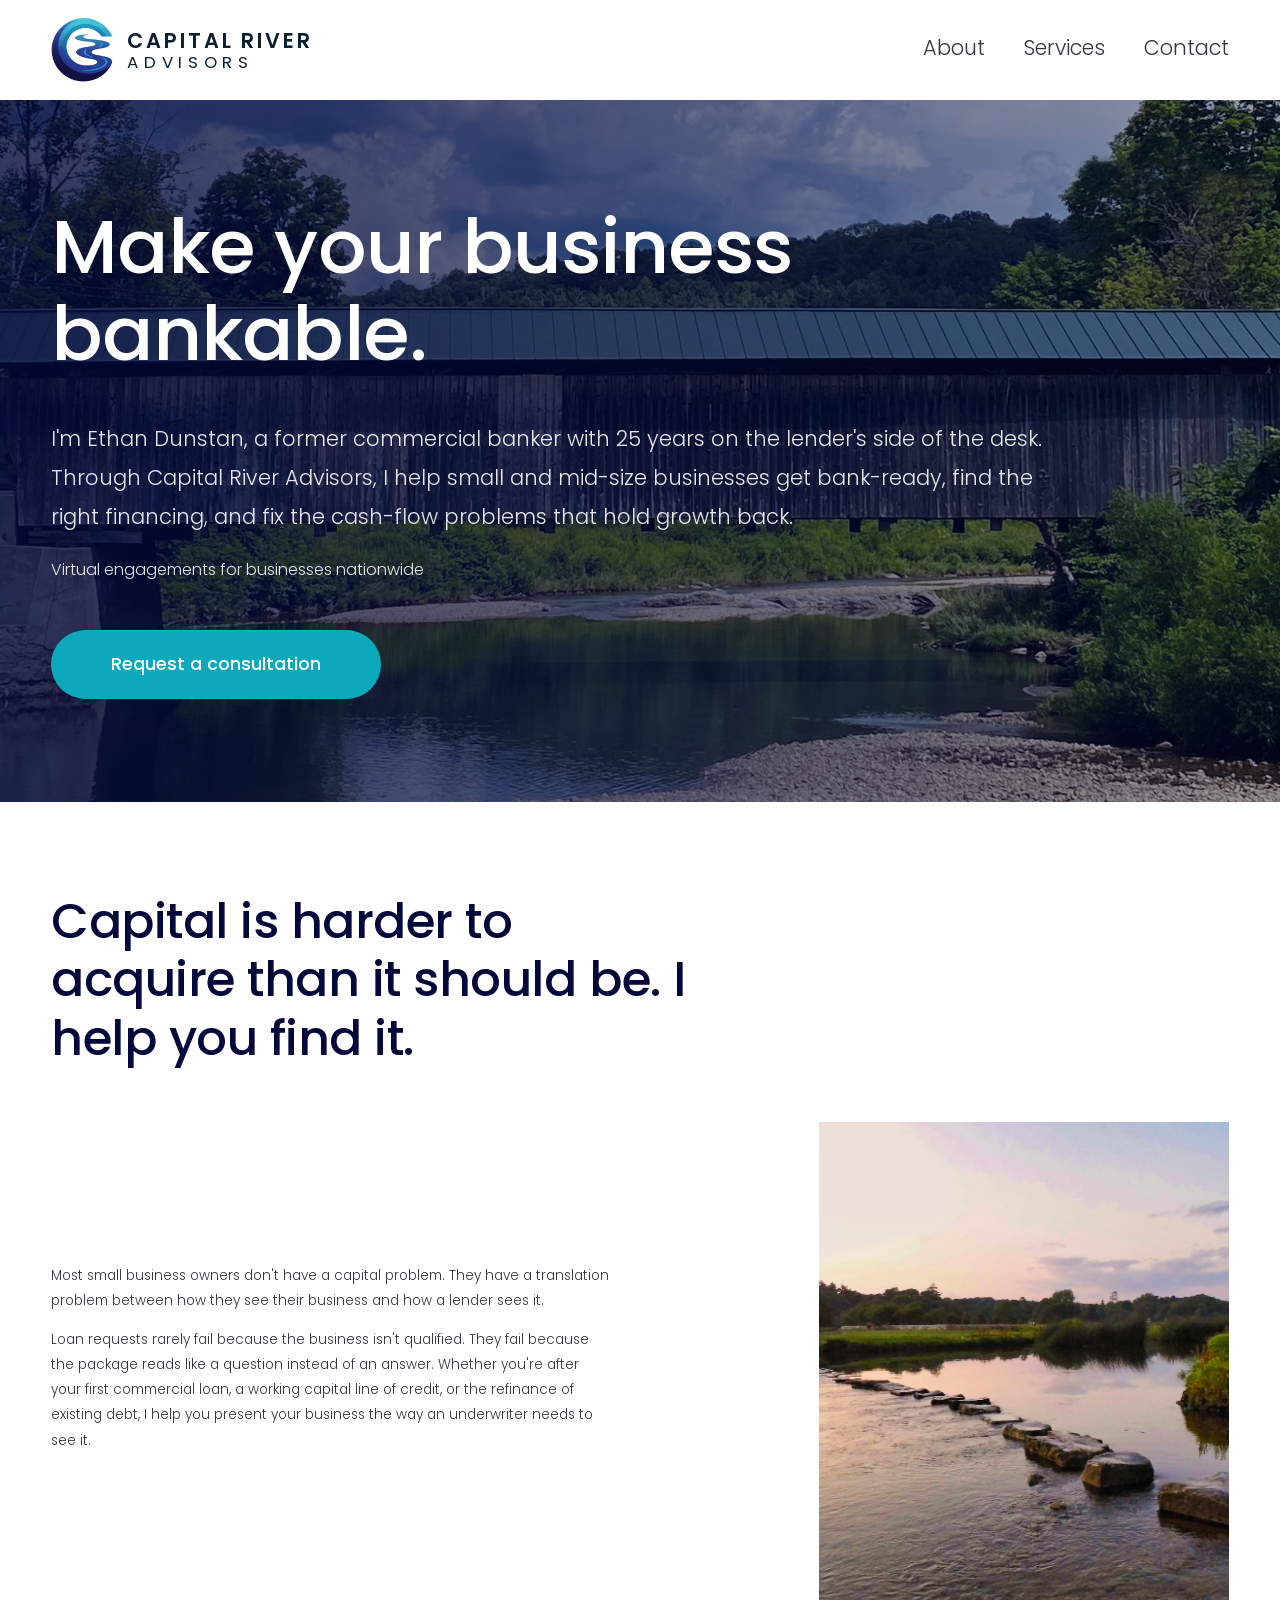
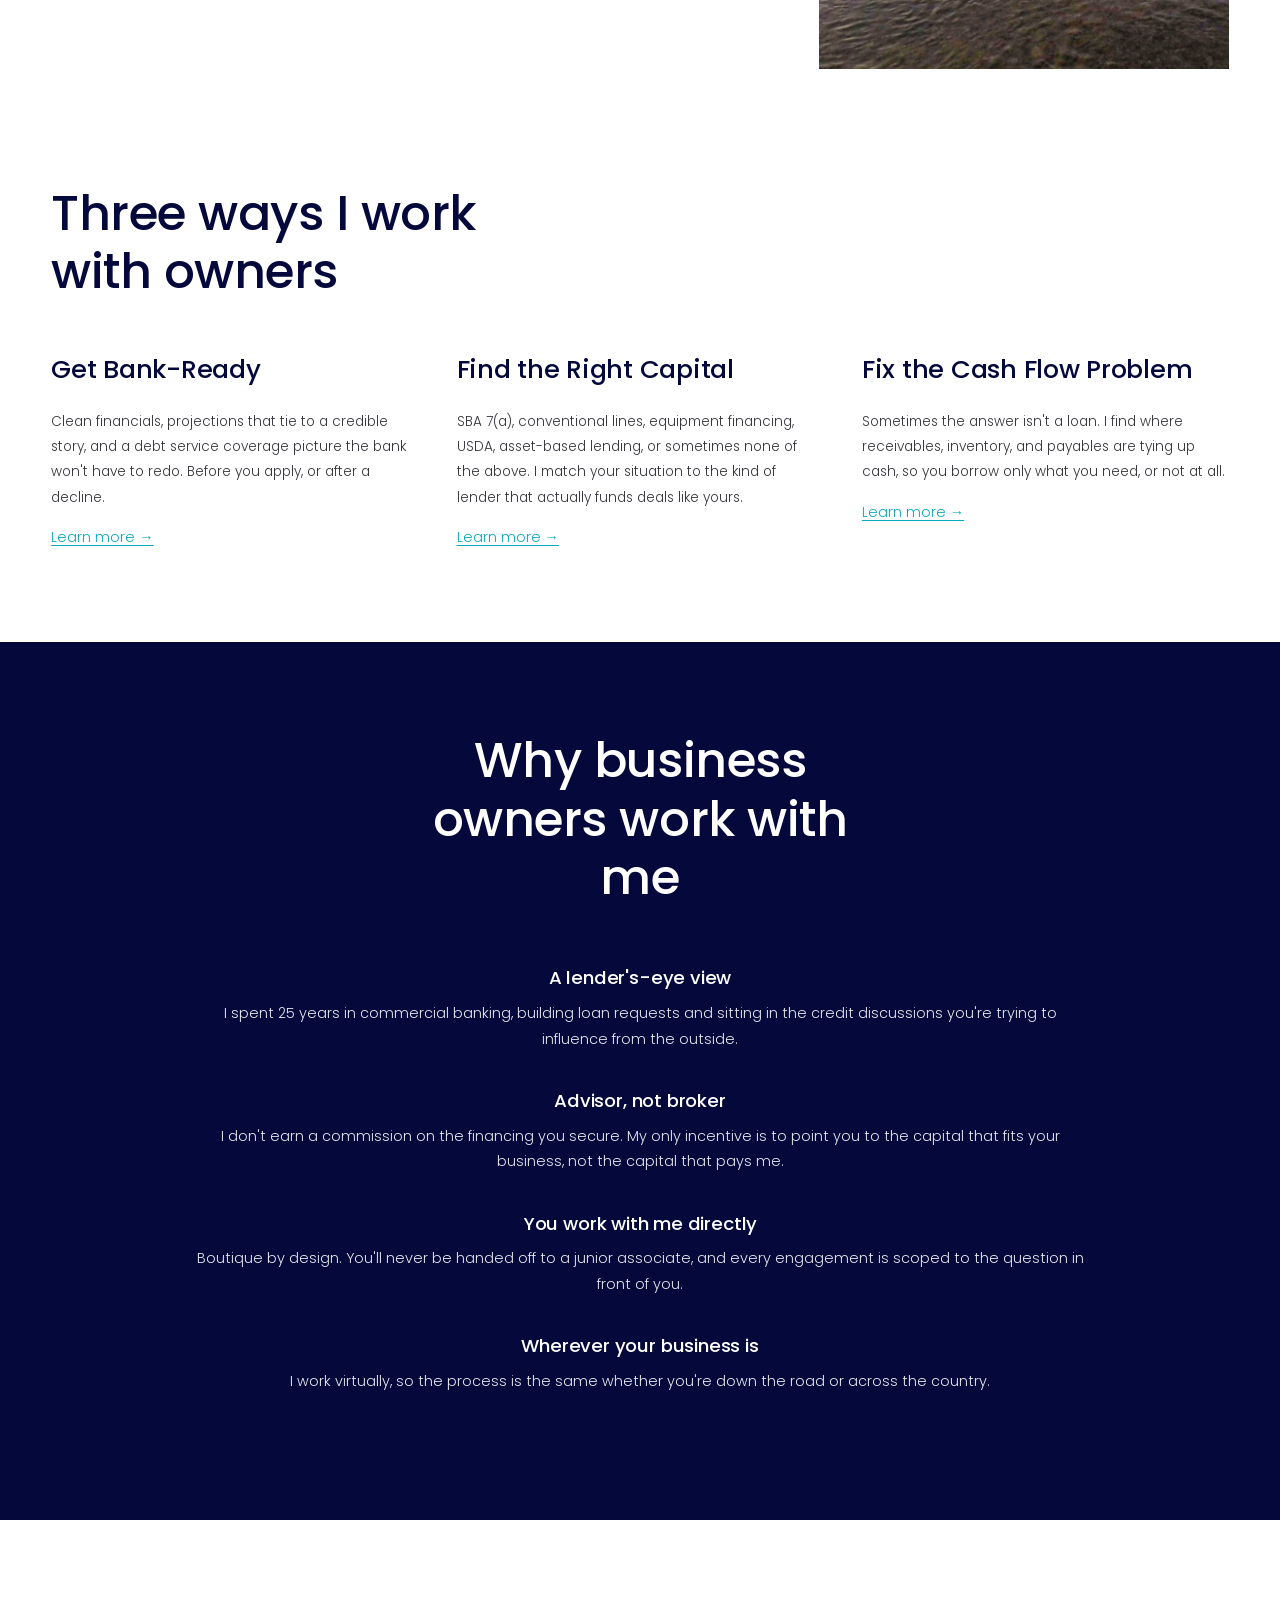
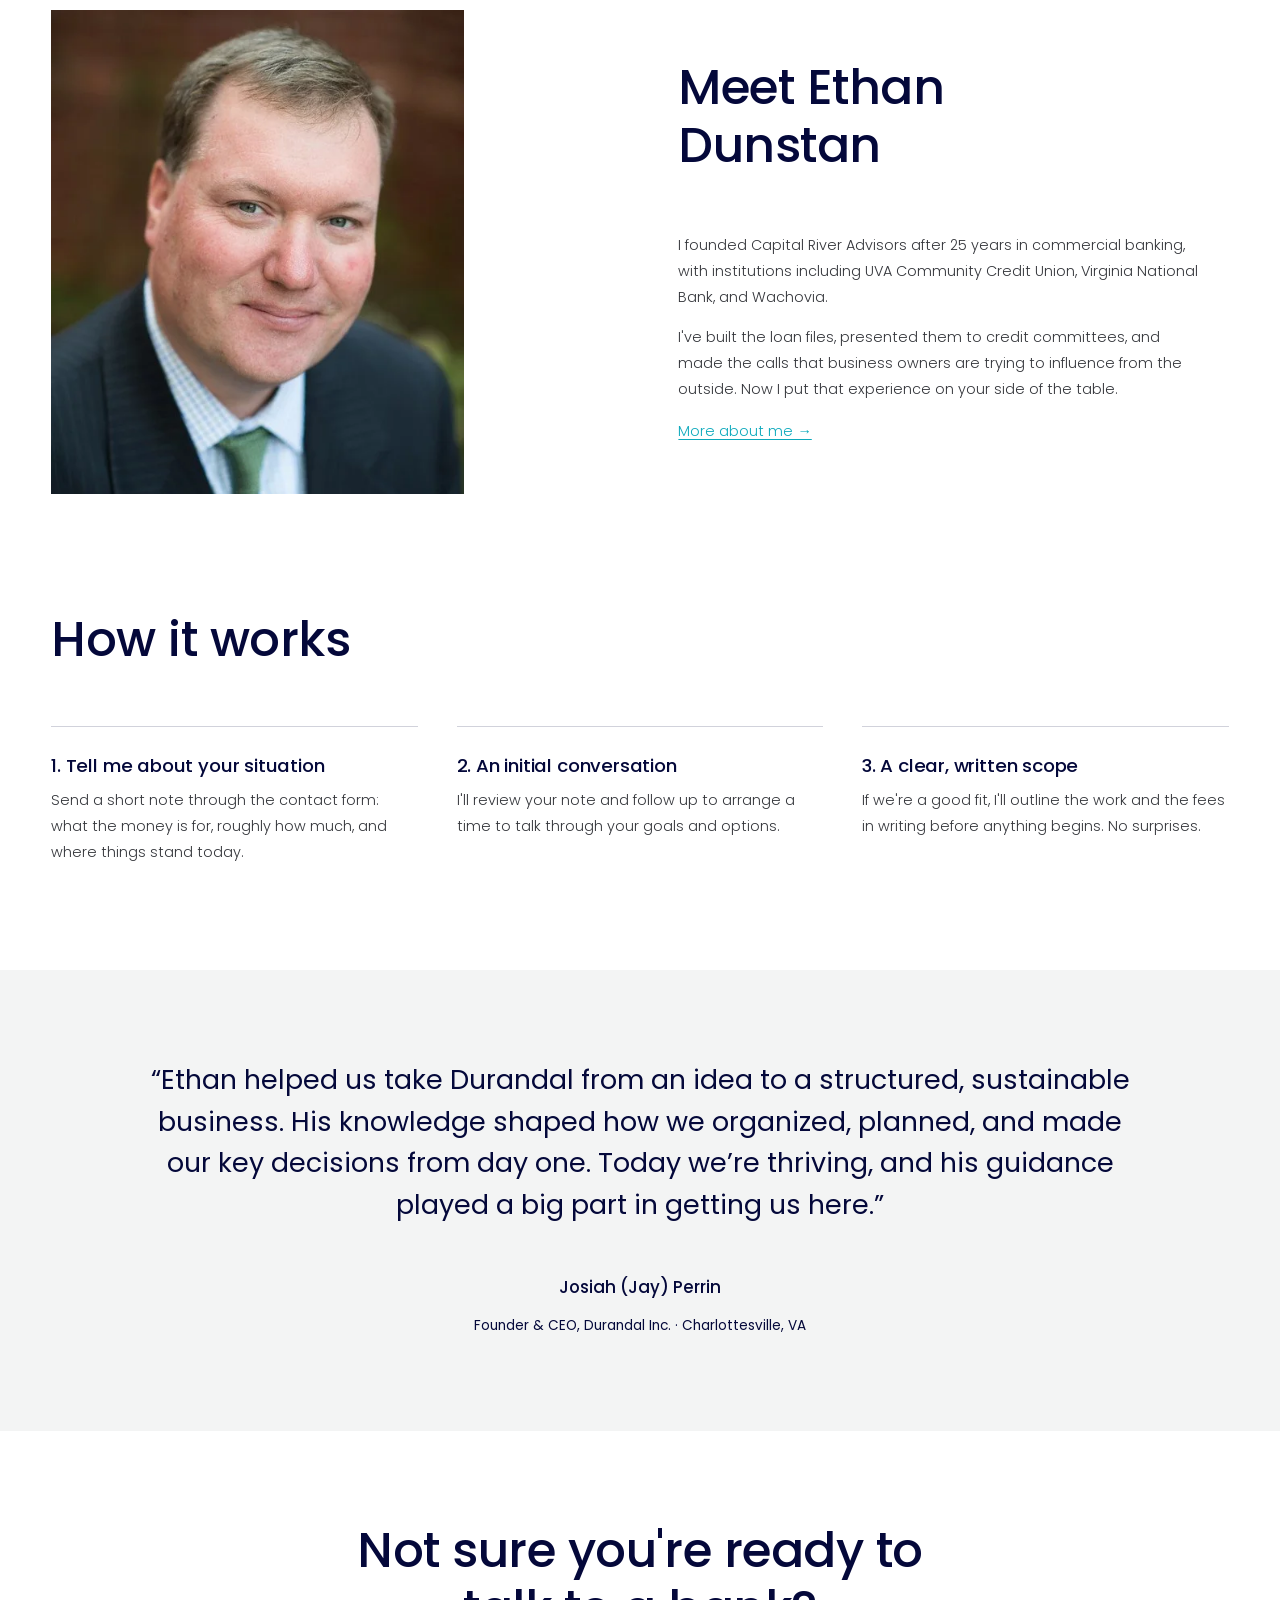
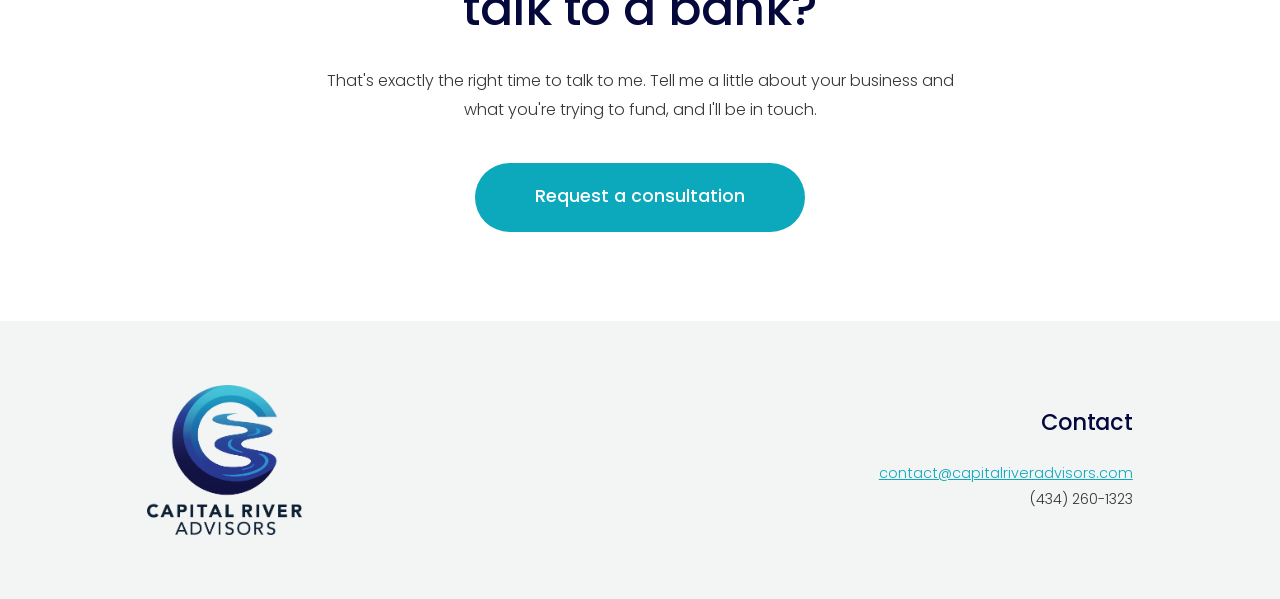
==== CapRiver/index.html @ 3ef73f0e "Compact header with side-by-side logo; bridge photo as hero background Addresses review comments: - " ====
<!doctype html>
<html lang="en">
<head>
  <meta charset="utf-8">
  <meta name="viewport" content="width=device-width, initial-scale=1">
  <title>Capital River Advisors | Business Loan &amp; SBA Advisory for Small Businesses</title>
  <meta name="description" content="Former commercial banker Ethan Dunstan helps small and mid-size businesses get bank-ready, find the right financing, and fix cash-flow problems. Virtual engagements nationwide.">
  <link rel="icon" href="images/favicon.webp" type="image/webp">
  <link rel="preconnect" href="https://fonts.googleapis.com">
  <link rel="preconnect" href="https://fonts.gstatic.com" crossorigin>
  <link href="https://fonts.googleapis.com/css2?family=Poppins:wght@300;400;500;600&display=swap" rel="stylesheet">
  <link rel="stylesheet" href="css/styles.css">
</head>
<body>
  <a class="skip-link" href="#main">Skip to Content</a>

  <header class="site-header">
    <div class="container">
      <a class="brand" href="index.html" aria-label="Capital River Advisors home">
        <img class="brand__mark" src="images/logo-mark.png" alt="" width="231" height="240">
        <span class="brand__text"><span class="brand__name">Capital River</span><span class="brand__sub">Advisors</span></span>
      </a>
      <button class="menu-toggle" aria-label="Open Menu" aria-expanded="false" aria-controls="site-nav"><span></span><span></span><span></span></button>
      <nav class="site-nav" id="site-nav" aria-label="Main">
        <a href="about.html">About</a>
        <a href="services.html">Services</a>
        <a href="contact.html">Contact</a>
      </nav>
    </div>
  </header>

  <main id="main">
    <section class="hero hero--image">
      <div class="container">
        <h1 class="reveal">Make your business bankable.</h1>
        <p class="lead reveal">I'm Ethan Dunstan, a former commercial banker with 25 years on the lender's side of the desk. Through Capital River Advisors, I help small and mid-size businesses get bank-ready, find the right financing, and fix the cash-flow problems that hold growth back.</p>
        <p class="tiny-text reveal">Virtual engagements for businesses nationwide</p>
        <a class="btn reveal" href="contact.html">Request a consultation</a>
      </div>
    </section>

    <section class="section section--white intro">
      <div class="container">
        <div class="split">
          <h2 class="intro__head reveal">Capital is harder to acquire than it should be. I help you find it.</h2>
          <div class="intro__text small-text reveal">
            <p>Most small business owners don't have a capital problem. They have a translation problem between how they see their business and how a lender sees it.</p>
            <p>Loan requests rarely fail because the business isn't qualified. They fail because the package reads like a question instead of an answer. Whether you're after your first commercial loan, a working capital line of credit, or the refinance of existing debt, I help you present your business the way an underwriter needs to see it.</p>
          </div>
          <div class="split__media intro__media reveal">
            <img src="images/river-stones.webp" alt="Stepping stones across a calm river at sunset">
          </div>
        </div>
      </div>
    </section>

    <section class="section section--white" style="padding-top:2vw">
      <div class="container">
        <h2 class="reveal" style="max-width:14ch">Three ways I work with owners</h2>
        <div class="cards">
          <article class="card reveal">
            <h3>Get Bank-Ready</h3>
            <p>Clean financials, projections that tie to a credible story, and a debt service coverage picture the bank won't have to redo. Before you apply, or after a decline.</p>
            <a class="text-link" href="services.html">Learn more →</a>
          </article>
          <article class="card reveal">
            <h3>Find the Right Capital</h3>
            <p>SBA 7(a), conventional lines, equipment financing, USDA, asset-based lending, or sometimes none of the above. I match your situation to the kind of lender that actually funds deals like yours.</p>
            <a class="text-link" href="services.html">Learn more →</a>
          </article>
          <article class="card reveal">
            <h3>Fix the Cash Flow Problem</h3>
            <p>Sometimes the answer isn't a loan. I find where receivables, inventory, and payables are tying up cash, so you borrow only what you need, or not at all.</p>
            <a class="text-link" href="services.html">Learn more →</a>
          </article>
        </div>
      </div>
    </section>

    <section class="section section--navy why">
      <div class="container">
        <h2 class="reveal">Why business owners work with me</h2>
        <div class="why__item reveal">
          <h4>A lender's-eye view</h4>
          <p>I spent 25 years in commercial banking, building loan requests and sitting in the credit discussions you're trying to influence from the outside.</p>
        </div>
        <div class="why__item reveal">
          <h4>Advisor, not broker</h4>
          <p>I don't earn a commission on the financing you secure. My only incentive is to point you to the capital that fits your business, not the capital that pays me.</p>
        </div>
        <div class="why__item reveal">
          <h4>You work with me directly</h4>
          <p>Boutique by design. You'll never be handed off to a junior associate, and every engagement is scoped to the question in front of you.</p>
        </div>
        <div class="why__item reveal">
          <h4>Wherever your business is</h4>
          <p>I work virtually, so the process is the same whether you're down the road or across the country.</p>
        </div>
      </div>
    </section>

    <section class="section section--white meet">
      <div class="container">
        <div class="split">
          <div class="meet__media reveal">
            <img src="images/ethan.webp" alt="Portrait of Ethan Dunstan" width="511" height="768">
          </div>
          <div class="meet__text reveal">
            <h2>Meet Ethan Dunstan</h2>
            <p>I founded Capital River Advisors after 25 years in commercial banking, with institutions including UVA Community Credit Union, Virginia National Bank, and Wachovia.</p>
            <p>I've built the loan files, presented them to credit committees, and made the calls that business owners are trying to influence from the outside. Now I put that experience on your side of the table.</p>
            <a class="text-link" href="about.html">More about me →</a>
          </div>
        </div>
      </div>
    </section>

    <section class="section section--white steps" style="padding-top:2vw">
      <div class="container">
        <h2 class="reveal">How it works</h2>
        <div class="steps__grid">
          <div class="step reveal">
            <h4>1. Tell me about your situation</h4>
            <p>Send a short note through the contact form: what the money is for, roughly how much, and where things stand today.</p>
          </div>
          <div class="step reveal">
            <h4>2. An initial conversation</h4>
            <p>I'll review your note and follow up to arrange a time to talk through your goals and options.</p>
          </div>
          <div class="step reveal">
            <h4>3. A clear, written scope</h4>
            <p>If we're a good fit, I'll outline the work and the fees in writing before anything begins. No surprises.</p>
          </div>
        </div>
      </div>
    </section>

    <section class="section section--light testimonial">
      <div class="container reveal">
        <blockquote>
          <p>“Ethan helped us take Durandal from an idea to a structured, sustainable business. His knowledge shaped how we organized, planned, and made our key decisions from day one. Today we’re thriving, and his guidance played a big part in getting us here.”</p>
          <cite>
            <strong>Josiah (Jay) Perrin</strong>
            <span>Founder &amp; CEO, Durandal Inc. · Charlottesville, VA</span>
          </cite>
        </blockquote>
      </div>
    </section>

    <section class="section section--white cta">
      <div class="container reveal">
        <h2>Not sure you're ready to talk to a bank?</h2>
        <p>That's exactly the right time to talk to me. Tell me a little about your business and what you're trying to fund, and I'll be in touch.</p>
        <a class="btn" href="contact.html">Request a consultation</a>
      </div>
    </section>
  </main>

  <footer class="site-footer">
    <div class="container">
      <a class="logo" href="index.html"><img src="images/logo.webp" alt="Capital River Advisors" width="750" height="726"></a>
      <div class="footer-contact">
        <h4>Contact</h4>
        <a href="mailto:contact@capitalriveradvisors.com">contact@capitalriveradvisors.com</a>
        <span>(434) 260-1323</span>
      </div>
    </div>
  </footer>

  <script src="js/main.js"></script>
</body>
</html>
---- CapRiver/css/styles.css ----
/* Capital River Advisors — static site styles */
:root {
  --navy: #04083a;          /* hsl(235, 87%, 12%) */
  --teal: #0ca9bc;          /* hsl(186, 88%, 39%) */
  --teal-dark: #0a8e9e;
  --ink: #34363b;           /* hsl(230, 5%, 22%) */
  --light: #f3f4f4;         /* hsl(180, 4%, 95.5%) */
  --white: #ffffff;
  --gutter: 4vw;
  --max: 1600px;
  --font: "Poppins", -apple-system, BlinkMacSystemFont, "Helvetica Neue", Arial, sans-serif;
}

*, *::before, *::after { box-sizing: border-box; }

html { scroll-behavior: smooth; }

body {
  margin: 0;
  font-family: var(--font);
  font-weight: 300;
  font-size: 16px;
  line-height: 1.8;
  color: var(--ink);
  background: var(--white);
  -webkit-font-smoothing: antialiased;
}

img { display: block; max-width: 100%; height: auto; }

h1, h2, h3, h4 {
  font-family: var(--font);
  font-weight: 500;
  color: var(--navy);
  line-height: 1.2;
  margin: 0 0 0.5em;
  letter-spacing: -0.01em;
}
h1 { font-size: clamp(2.6rem, 5.9vw, 5.3rem); line-height: 1.15; }
h2 { font-size: clamp(2.1rem, 3.8vw, 3.4rem); }
h3 { font-size: clamp(1.4rem, 2vw, 1.75rem); line-height: 1.35; }
h4 { font-size: 1.15rem; line-height: 1.4; }

p { margin: 0 0 1em; }

a { color: var(--teal); }
a:hover { color: var(--teal-dark); }

.text-link {
  color: var(--teal);
  text-decoration: underline;
  text-underline-offset: 3px;
  text-decoration-thickness: 1px;
  font-size: 0.9rem;
}

.skip-link {
  position: absolute; left: -9999px; top: 0;
  background: var(--navy); color: #fff; padding: 8px 16px; z-index: 100;
}
.skip-link:focus { left: 8px; top: 8px; }

.container {
  width: 100%;
  max-width: var(--max);
  margin: 0 auto;
  padding: 0 var(--gutter);
}

/* ---------- Header ---------- */
.site-header {
  background: var(--white);
  position: relative;
  z-index: 20;
}
.site-header .container {
  display: flex;
  align-items: center;
  justify-content: space-between;
  padding-top: 18px;
  padding-bottom: 18px;
}
.logo img { width: 290px; max-width: 42vw; }

/* Header brand lockup: icon left, name right */
.brand {
  display: inline-flex;
  align-items: center;
  gap: 14px;
  text-decoration: none;
  color: #0c2034;
}
.brand:hover { color: #0c2034; }
.brand__mark { width: 62px; height: auto; flex-shrink: 0; }
.brand__text { display: flex; flex-direction: column; text-transform: uppercase; line-height: 1.15; }
.brand__name { font-weight: 600; font-size: 1.3rem; letter-spacing: .14em; }
.brand__sub { font-weight: 400; font-size: 1.05rem; letter-spacing: .34em; }

.site-nav { display: flex; gap: 2.4em; }
.site-nav a {
  color: var(--ink);
  text-decoration: none;
  font-size: 1.3rem;
  font-weight: 300;
  padding-bottom: 4px;
  border-bottom: 1px solid transparent;
  transition: border-color .2s ease;
}
.site-nav a:hover,
.site-nav a[aria-current="page"] { border-bottom-color: var(--ink); color: var(--ink); }

.menu-toggle {
  display: none;
  background: none;
  border: 0;
  padding: 10px;
  cursor: pointer;
  width: 44px; height: 44px;
  position: relative;
  z-index: 30;
}
.menu-toggle span {
  display: block;
  width: 28px; height: 1.5px;
  background: var(--ink);
  margin: 7px auto;
  transition: transform .3s ease, opacity .3s ease;
}
.menu-open .menu-toggle span:nth-child(1) { transform: translateY(8.5px) rotate(45deg); }
.menu-open .menu-toggle span:nth-child(2) { opacity: 0; }
.menu-open .menu-toggle span:nth-child(3) { transform: translateY(-8.5px) rotate(-45deg); }

/* ---------- Buttons ---------- */
.btn {
  display: inline-block;
  font-family: var(--font);
  font-weight: 500;
  font-size: 1.1rem;
  line-height: 1;
  padding: 1.45em 3.4em;
  border-radius: 300px;
  border: 0;
  background: var(--teal);
  color: var(--white);
  text-decoration: none;
  cursor: pointer;
  transition: opacity .2s ease, transform .2s ease;
}
.btn:hover { color: var(--white); opacity: .85; }
.btn--navy { background: var(--navy); }
.btn--small { font-size: 0.95rem; padding: 1.3em 2.2em; }

/* ---------- Sections ---------- */
.section { padding: 7vw 0; }
.section--white { background: var(--white); }
.section--light { background: var(--light); }
.section--navy { background: var(--navy); color: rgba(255,255,255,.9); }
.section--navy h2,
.section--navy h3,
.section--navy h4 { color: var(--white); }

.small-text { font-size: 0.85rem; line-height: 1.85; }
.tiny-text { font-size: 0.75rem; }

/* Hero */
.hero {
  min-height: 78vh;
  display: flex;
  align-items: center;
  padding: 8vw 0;
}
.hero h1 { max-width: 900px; margin-bottom: .55em; }
.hero .lead {
  font-size: clamp(1.1rem, 1.65vw, 1.5rem);
  line-height: 1.85;
  max-width: 46em;
  max-width: min(1000px, 100%);
  margin-bottom: .9em;
}
.hero .tiny-text { font-size: 1rem; margin-bottom: 0; }
.hero .btn { margin-top: 2.6em; }

/* Hero with the covered-bridge photo behind a navy overlay */
.hero--image {
  position: relative;
  min-height: min(78vh, 760px);
  background: var(--navy) url("../images/banner.webp") center 60% / cover no-repeat;
  color: rgba(255, 255, 255, .92);
}
.hero--image::before {
  content: "";
  position: absolute;
  inset: 0;
  background: linear-gradient(90deg, rgba(4, 8, 58, .80) 0%, rgba(4, 8, 58, .62) 50%, rgba(4, 8, 58, .38) 100%);
}
.hero--image .container { position: relative; }
.hero--image h1 { color: var(--white); }
.hero--image .lead,
.hero--image .tiny-text { color: rgba(255, 255, 255, .9); }

/* Two-column split */
.split {
  display: grid;
  grid-template-columns: 1fr 1fr;
  gap: 6vw;
  align-items: start;
}
.split--center { align-items: center; }
.split__media img { width: 100%; object-fit: cover; }

.intro h2 { margin-bottom: 1.4em; }
.intro .split { grid-template-columns: 1.15fr 1fr; }
.intro__text { max-width: 560px; padding-top: 4vw; }
.intro__head { grid-column: 1 / -1; margin-bottom: 0; max-width: 20ch; }
.intro__media { margin-top: -7vw; justify-self: end; width: 80%; }
.intro__media img { aspect-ratio: 3 / 4; }

/* Three-column cards */
.cards {
  display: grid;
  grid-template-columns: repeat(3, 1fr);
  gap: 3vw;
  margin-top: 4vw;
}
.card h3 { margin-bottom: .9em; }
.card p { font-size: 0.85rem; line-height: 1.85; }

/* Why section */
.why { text-align: center; }
.why h2 { max-width: 15ch; margin: 0 auto 1.2em; }
.why__item { max-width: 900px; margin: 0 auto 2.2em; }
.why__item h4 { margin-bottom: .55em; }
.why__item p { font-size: 0.9rem; margin: 0; }

/* Meet Ethan */
.meet .split { grid-template-columns: 1fr 1fr; align-items: center; }
.meet__media img { aspect-ratio: 511 / 600; object-fit: cover; object-position: top; width: 75%; }
.meet__text { max-width: 520px; }
.meet__text h2 { margin-bottom: 1.2em; max-width: 9ch; }
.meet__text p { font-size: 0.9rem; }

/* Steps */
.steps h2 { margin-bottom: 1.2em; }
.steps__grid {
  display: grid;
  grid-template-columns: repeat(3, 1fr);
  gap: 3vw;
  counter-reset: step;
}
.step { border-top: 1px solid rgba(4, 8, 58, .18); padding-top: 1.6em; }
.step p { font-size: 0.9rem; }

/* Testimonial */
.testimonial { text-align: center; }
.testimonial blockquote {
  margin: 0 auto;
  max-width: 1000px;
  font-size: clamp(1.25rem, 2.1vw, 1.9rem);
  line-height: 1.55;
  color: var(--navy);
  font-weight: 400;
}
.testimonial cite {
  display: block;
  margin-top: 1.8em;
  font-style: normal;
}
.testimonial cite strong { display: block; color: var(--navy); font-weight: 500; font-size: 1.05rem; }
.testimonial cite span { font-size: 0.85rem; }

/* CTA */
.cta { text-align: center; }
.cta h2 { max-width: 18ch; margin: 0 auto .6em; }
.cta p { max-width: 640px; margin: 0 auto 2.4em; }

/* Page headers */
.page-intro h1 { font-size: clamp(2.6rem, 5vw, 4.6rem); margin-bottom: .45em; }
.page-intro .subtitle { font-size: clamp(1.05rem, 1.4vw, 1.35rem); margin-bottom: 2.6em; }
.page-intro p { font-size: 0.9rem; line-height: 1.85; }
.page-intro .text-col > :not(h1) { max-width: 560px; }

/* About */
.about-photo img { width: 100%; aspect-ratio: 511 / 690; object-fit: cover; object-position: top; }

/* Services */
.services-intro .split { grid-template-columns: 1.1fr 1fr; align-items: center; }
.services-intro__media { display: flex; justify-content: center; }
.services-intro__media img { width: 62%; aspect-ratio: 3 / 2; object-fit: cover; }
.service-cols {
  display: grid;
  grid-template-columns: repeat(3, 1fr);
  gap: 0.8vw 1vw;
}
.service-cols img { width: 100%; aspect-ratio: 4 / 5; object-fit: cover; }
.service h3 { margin: 1.3em 0 1.6em; font-size: clamp(1.5rem, 2.45vw, 2.2rem); min-height: 2.5em; }
.service-body { padding-right: 2vw; }
.service p, .service li { font-size: 0.85rem; line-height: 1.9; }
.service ul { padding-left: 2.4em; margin: 0 0 1em; }
.service strong { font-weight: 600; color: #111; }

.approach { text-align: center; padding: 4vw 0; }
.approach p { max-width: 1100px; margin: 0 auto; font-size: 0.9rem; }

/* Contact */
.contact-info p { font-size: 0.9rem; }
.contact-info .tiny-text { color: var(--navy); font-weight: 400; }
.contact-media img { width: 100%; aspect-ratio: 549 / 770; object-fit: cover; }

.form { margin-top: 5vw; max-width: 560px; }
.form fieldset { border: 0; margin: 0 0 1.4em; padding: 0; }
.form legend, .form .label { display: block; font-size: .85rem; color: var(--ink); margin-bottom: .35em; padding: 0; }
.form .sub-label { font-size: .75rem; }
.form .req { color: #888; margin-left: .3em; font-size: .75rem; }
.form .row { display: grid; grid-template-columns: 1fr 1fr; gap: 10px; }
.form .field { margin-bottom: 1.4em; }
.form input[type=text],
.form input[type=email],
.form input[type=tel],
.form select,
.form textarea {
  width: 100%;
  font-family: var(--font);
  font-weight: 300;
  font-size: .95rem;
  color: var(--ink);
  background: var(--white);
  border: 1px solid #5b5d62;
  border-radius: 300px;
  padding: 12px 16px;
  outline: none;
  transition: border-color .2s, box-shadow .2s;
}
.form textarea { border-radius: 24px; min-height: 100px; resize: vertical; }
.form select {
  appearance: none;
  -webkit-appearance: none;
  background-image: url("data:image/svg+xml,%3Csvg xmlns='http://www.w3.org/2000/svg' width='16' height='10' viewBox='0 0 16 10'%3E%3Cpath d='M1 1l7 7 7-7' fill='none' stroke='%2334363b' stroke-width='1.5'/%3E%3C/svg%3E");
  background-repeat: no-repeat;
  background-position: right 16px center;
  padding-right: 44px;
}
.form select:invalid { color: #999; }
.form input:focus, .form select:focus, .form textarea:focus {
  border-color: var(--teal);
  box-shadow: 0 0 0 3px rgba(12, 169, 188, .15);
}
.form .checks { display: flex; gap: 1.4em; font-size: .8rem; }
.form .checks label { display: flex; align-items: center; gap: .5em; cursor: pointer; }
.form .checks input { width: 16px; height: 16px; margin: 0; accent-color: var(--navy); }
.form .error { color: #c0392b; font-size: .75rem; margin-top: .3em; display: none; }
.form .field.invalid .error { display: block; }
.form .field.invalid input, .form .field.invalid textarea { border-color: #c0392b; }
.form-success {
  display: none;
  margin-top: 5vw;
  max-width: 560px;
  padding: 2em;
  background: var(--light);
  border-radius: 16px;
  color: var(--navy);
}
.form-success.show { display: block; }
.form-error {
  display: none;
  margin-top: 1.4em;
  max-width: 560px;
  padding: 1em 1.4em;
  border-radius: 12px;
  background: #fdecea;
  color: #8a1f17;
  font-size: .85rem;
}
.form-error.show { display: block; }
.hp { position: absolute !important; left: -10000px !important; width: 1px; height: 1px; overflow: hidden; }
.btn[disabled] { opacity: .6; cursor: wait; }

/* ---------- Footer ---------- */
.site-footer { background: var(--light); padding: 5vw 0; }
.site-footer .container {
  display: flex;
  justify-content: space-between;
  align-items: center;
  padding: 0 11.5%;
}
.site-footer .logo img { width: 155px; }
.footer-contact { text-align: right; }
.footer-contact h4 { font-size: 1.4rem; margin-bottom: 1em; }
.footer-contact a { display: block; font-size: .9rem; color: var(--teal); }
.footer-contact span { display: block; font-size: .9rem; }

/* ---------- Reveal on scroll ---------- */
.reveal { opacity: 0; transform: translateY(24px); transition: opacity .8s ease, transform .8s ease; }
.reveal.in { opacity: 1; transform: none; }
@media (prefers-reduced-motion: reduce) {
  .reveal { opacity: 1; transform: none; transition: none; }
  html { scroll-behavior: auto; }
}

/* ---------- Responsive ---------- */
@media (max-width: 900px) {
  :root { --gutter: 6vw; }
  .menu-toggle { display: block; }
  .site-nav {
    position: fixed;
    inset: 0;
    background: var(--white);
    flex-direction: column;
    align-items: center;
    justify-content: center;
    gap: 1.2em;
    opacity: 0;
    visibility: hidden;
    transition: opacity .3s ease, visibility .3s;
    z-index: 25;
  }
  .site-nav a { font-size: 2rem; }
  .menu-open .site-nav { opacity: 1; visibility: visible; }
  .menu-open { overflow: hidden; }
  .brand { position: relative; z-index: 30; gap: 10px; }
  .brand__mark { width: 46px; }
  .brand__name { font-size: 1rem; }
  .brand__sub { font-size: .82rem; }

  .section { padding: 14vw 0; }
  .split, .intro .split, .meet .split, .services-intro .split { grid-template-columns: 1fr; gap: 10vw; }
  .intro__head { margin-bottom: 0; }
  .intro__text { padding-top: 0; }
  .intro__media { margin-top: 0; width: 100%; }
  .cards, .steps__grid, .service-cols { grid-template-columns: 1fr; gap: 10vw; }
  .service h3 { min-height: 0; margin-bottom: .8em; }
  .meet__media img { width: 100%; }
  .services-intro__media img { width: 100%; }
  .hero { min-height: 0; }
  .hero--image::before { background: rgba(4, 8, 58, .7); }
  .hero .btn { margin-top: 3em; }
  .site-footer .container { padding: 0 var(--gutter); flex-direction: column; gap: 2em; }
  .footer-contact { text-align: center; }
  .form .row { grid-template-columns: 1fr; }
}
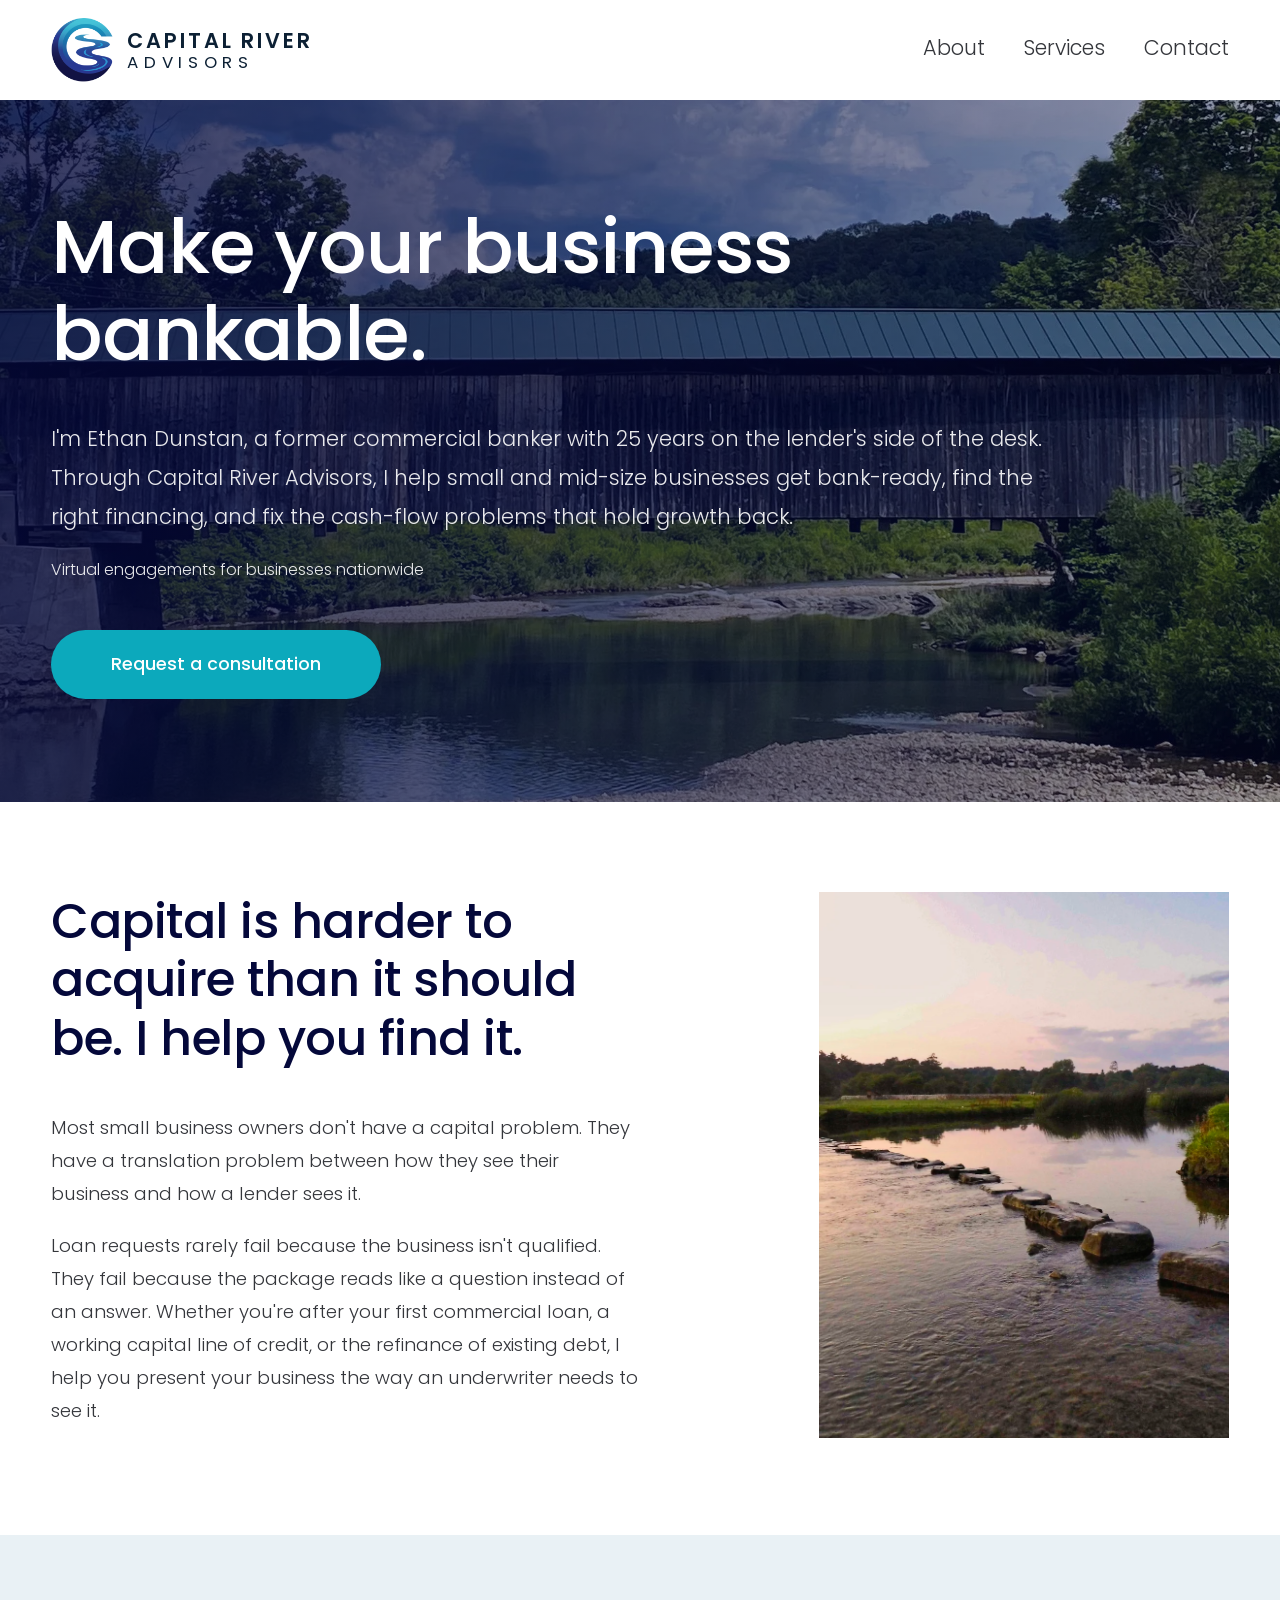
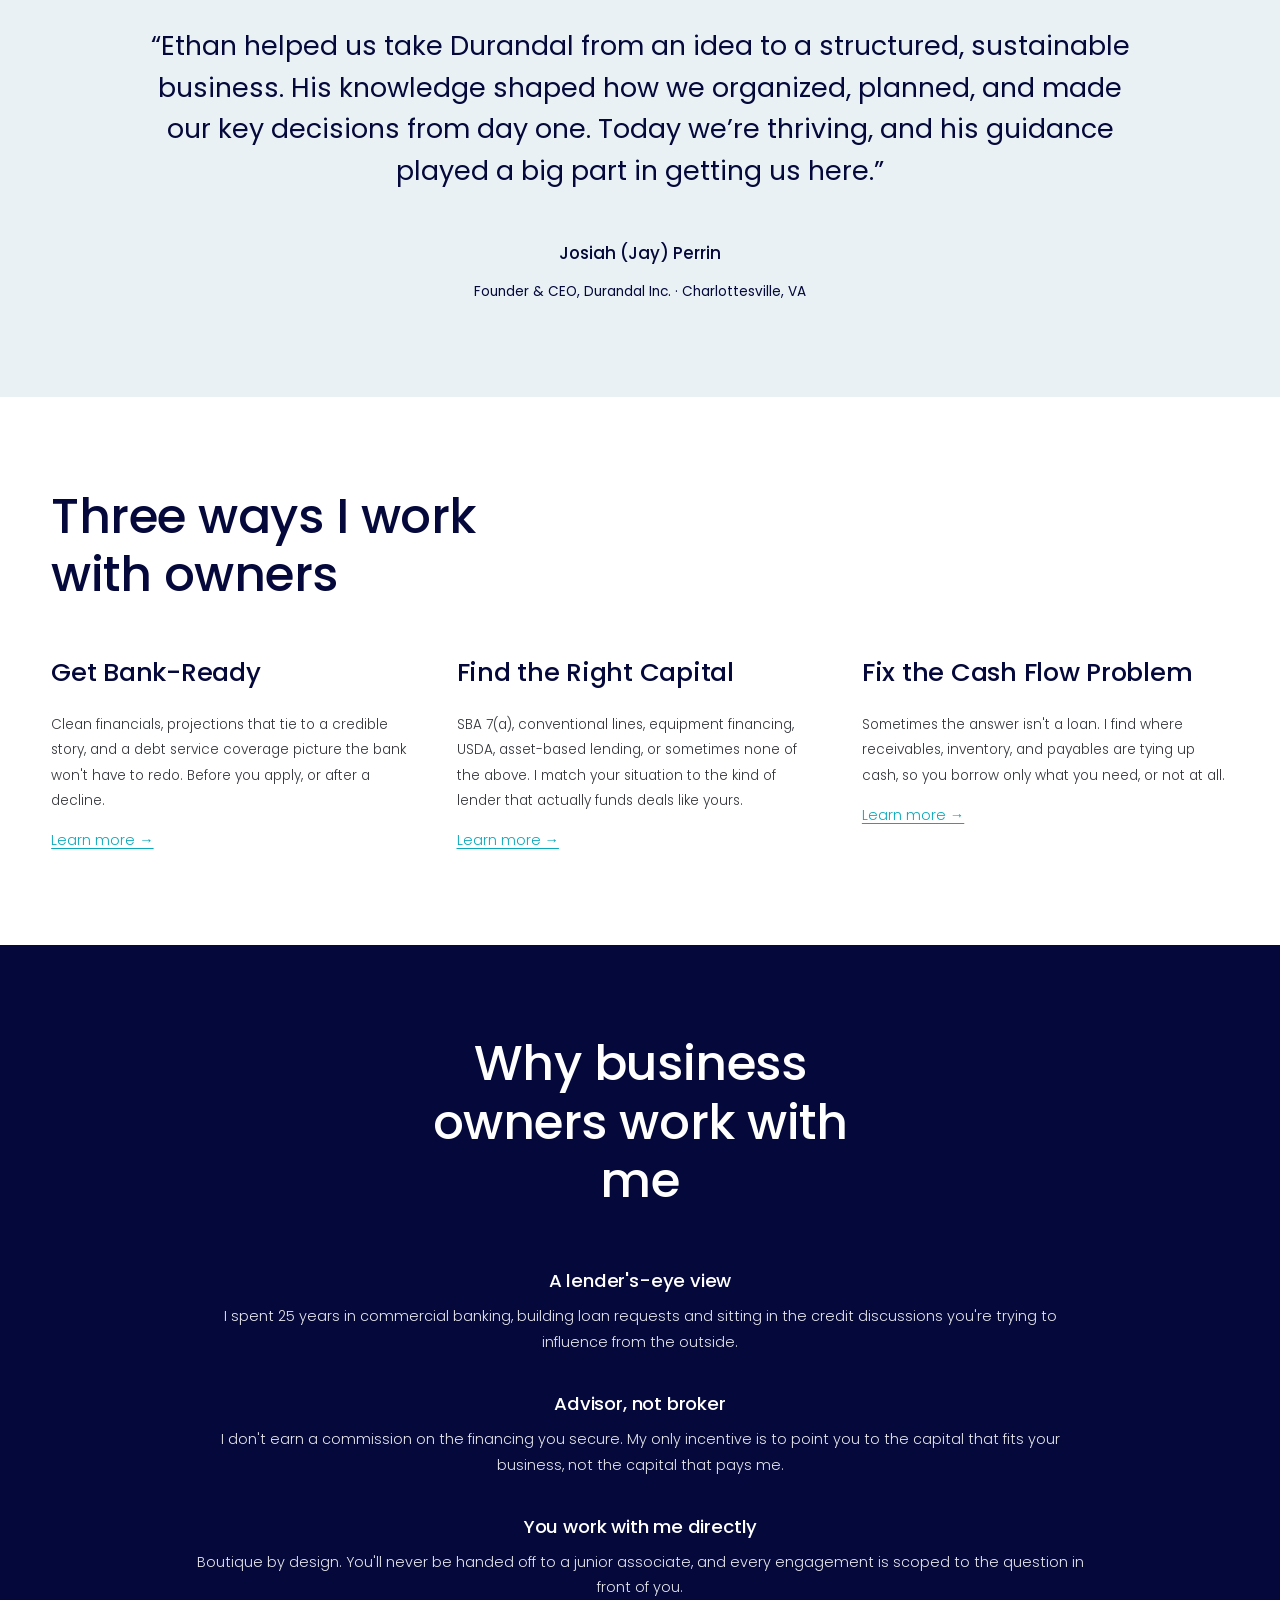
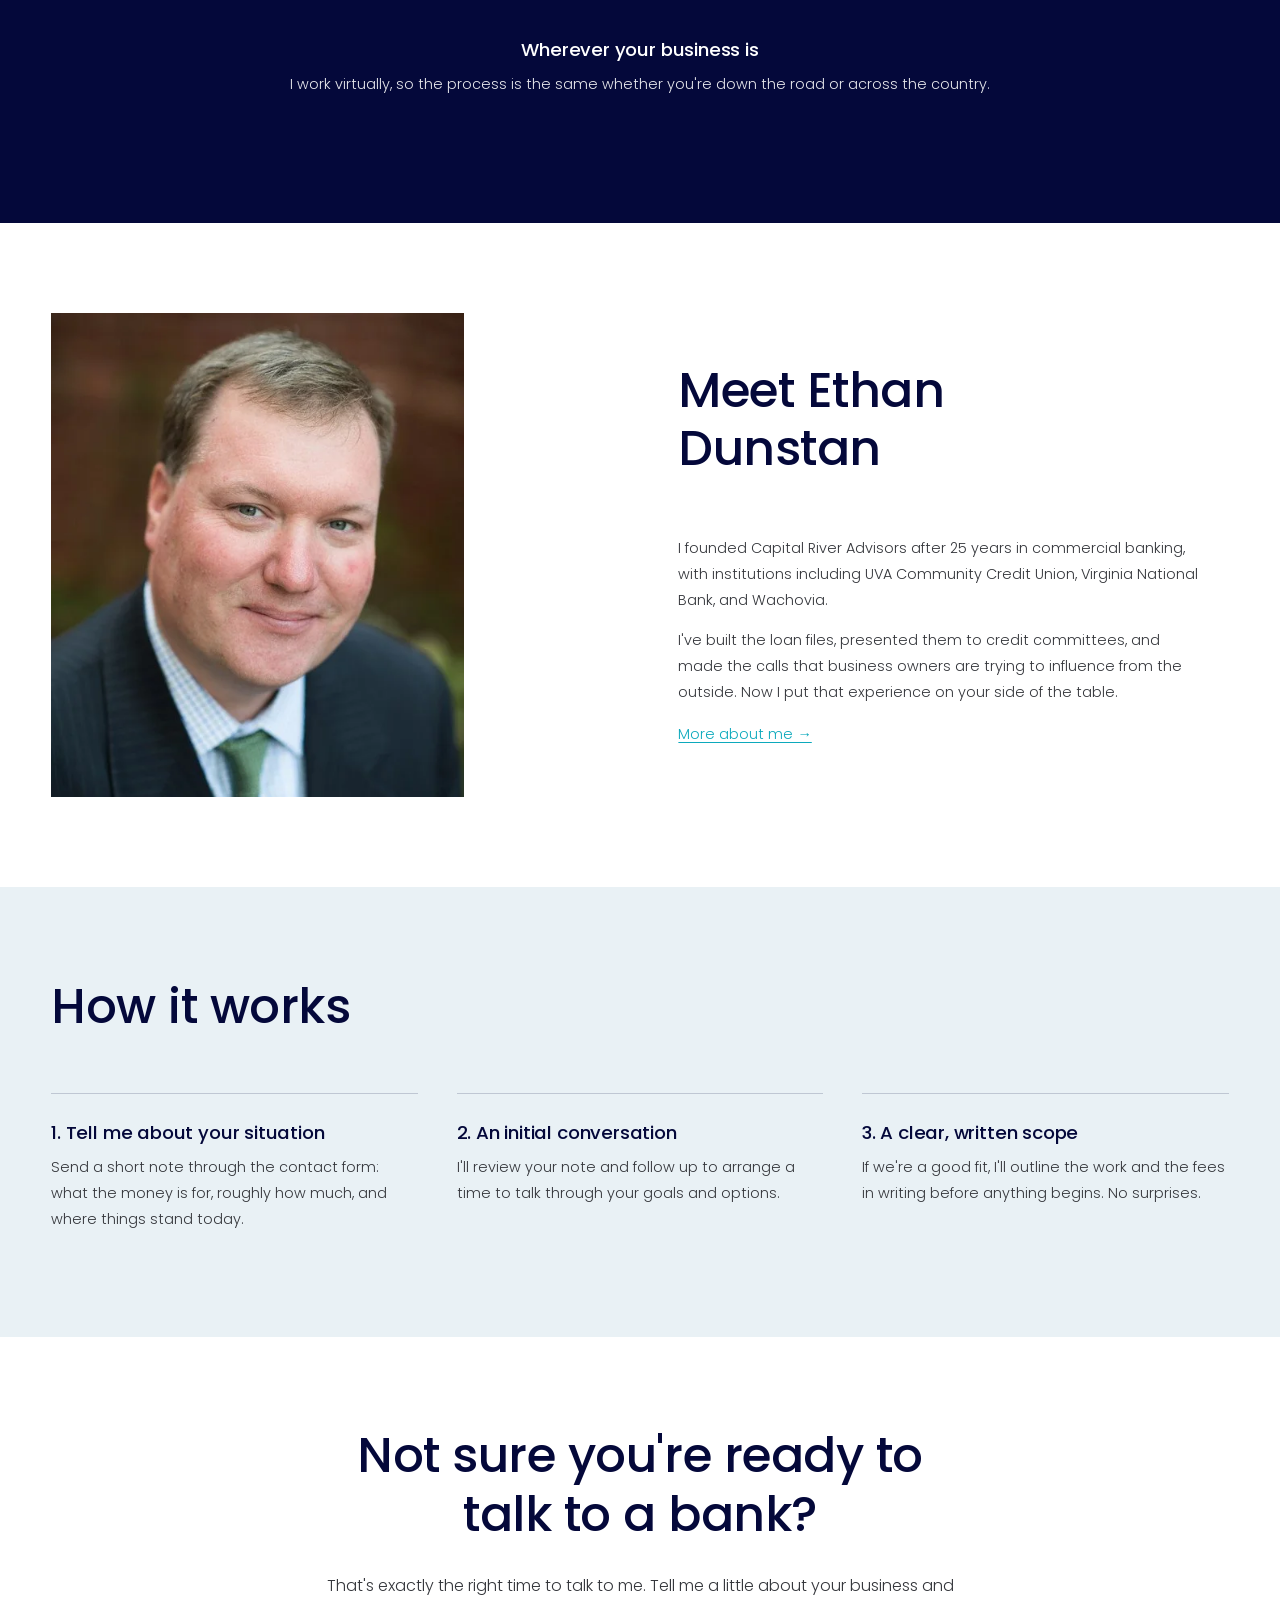
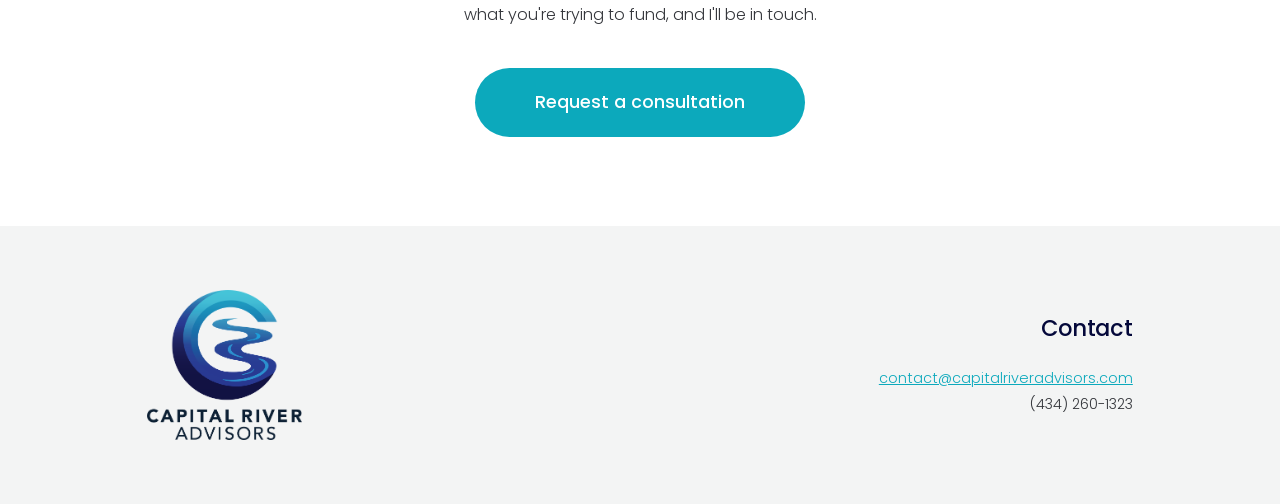
==== commit 236c33a0: "Homepage section rhythm and testimonial placement; services icons Addresses review comments: - Homep" ====
--- a/CapRiver/index.html
+++ b/CapRiver/index.html
@@ -42,10 +42,12 @@
     <section class="section section--white intro">
       <div class="container">
         <div class="split">
+          <div class="intro__col">
           <h2 class="intro__head reveal">Capital is harder to acquire than it should be. I help you find it.</h2>
-          <div class="intro__text small-text reveal">
+          <div class="intro__text reveal">
             <p>Most small business owners don't have a capital problem. They have a translation problem between how they see their business and how a lender sees it.</p>
             <p>Loan requests rarely fail because the business isn't qualified. They fail because the package reads like a question instead of an answer. Whether you're after your first commercial loan, a working capital line of credit, or the refinance of existing debt, I help you present your business the way an underwriter needs to see it.</p>
+          </div>
           </div>
           <div class="split__media intro__media reveal">
             <img src="images/river-stones.webp" alt="Stepping stones across a calm river at sunset">
@@ -54,7 +56,19 @@
       </div>
     </section>
 
-    <section class="section section--white" style="padding-top:2vw">
+    <section class="section section--tint testimonial">
+      <div class="container reveal">
+        <blockquote>
+          <p>“Ethan helped us take Durandal from an idea to a structured, sustainable business. His knowledge shaped how we organized, planned, and made our key decisions from day one. Today we’re thriving, and his guidance played a big part in getting us here.”</p>
+          <cite>
+            <strong>Josiah (Jay) Perrin</strong>
+            <span>Founder &amp; CEO, Durandal Inc. · Charlottesville, VA</span>
+          </cite>
+        </blockquote>
+      </div>
+    </section>
+
+    <section class="section section--white">
       <div class="container">
         <h2 class="reveal" style="max-width:14ch">Three ways I work with owners</h2>
         <div class="cards">
@@ -115,7 +129,7 @@
       </div>
     </section>
 
-    <section class="section section--white steps" style="padding-top:2vw">
+    <section class="section section--tint steps">
       <div class="container">
         <h2 class="reveal">How it works</h2>
         <div class="steps__grid">
@@ -132,18 +146,6 @@
             <p>If we're a good fit, I'll outline the work and the fees in writing before anything begins. No surprises.</p>
           </div>
         </div>
-      </div>
-    </section>
-
-    <section class="section section--light testimonial">
-      <div class="container reveal">
-        <blockquote>
-          <p>“Ethan helped us take Durandal from an idea to a structured, sustainable business. His knowledge shaped how we organized, planned, and made our key decisions from day one. Today we’re thriving, and his guidance played a big part in getting us here.”</p>
-          <cite>
-            <strong>Josiah (Jay) Perrin</strong>
-            <span>Founder &amp; CEO, Durandal Inc. · Charlottesville, VA</span>
-          </cite>
-        </blockquote>
       </div>
     </section>
 
--- a/CapRiver/css/styles.css
+++ b/CapRiver/css/styles.css
@@ -5,6 +5,7 @@
   --teal-dark: #0a8e9e;
   --ink: #34363b;           /* hsl(230, 5%, 22%) */
   --light: #f3f4f4;         /* hsl(180, 4%, 95.5%) */
+  --tint: #e9f1f5;          /* cool blue-grey for alternating sections */
   --white: #ffffff;
   --gutter: 4vw;
   --max: 1600px;
@@ -154,6 +155,7 @@
 .section { padding: 7vw 0; }
 .section--white { background: var(--white); }
 .section--light { background: var(--light); }
+.section--tint { background: var(--tint); }
 .section--navy { background: var(--navy); color: rgba(255,255,255,.9); }
 .section--navy h2,
 .section--navy h3,
@@ -208,11 +210,10 @@
 .split--center { align-items: center; }
 .split__media img { width: 100%; object-fit: cover; }
 
-.intro h2 { margin-bottom: 1.4em; }
-.intro .split { grid-template-columns: 1.15fr 1fr; }
-.intro__text { max-width: 560px; padding-top: 4vw; }
-.intro__head { grid-column: 1 / -1; margin-bottom: 0; max-width: 20ch; }
-.intro__media { margin-top: -7vw; justify-self: end; width: 80%; }
+.intro .split { grid-template-columns: 1.15fr 1fr; align-items: start; }
+.intro__head { max-width: 20ch; margin-bottom: .9em; }
+.intro__text { max-width: 620px; font-size: 1.15rem; line-height: 1.8; }
+.intro__media { justify-self: end; width: 80%; }
 .intro__media img { aspect-ratio: 3 / 4; }
 
 /* Three-column cards */
@@ -284,15 +285,25 @@
 
 /* Services */
 .services-intro .split { grid-template-columns: 1.1fr 1fr; align-items: center; }
-.services-intro__media { display: flex; justify-content: center; }
-.services-intro__media img { width: 62%; aspect-ratio: 3 / 2; object-fit: cover; }
+.services-intro__media { display: flex; justify-content: flex-end; }
+.services-intro__media img { width: 100%; aspect-ratio: 4 / 3; object-fit: cover; }
 .service-cols {
   display: grid;
   grid-template-columns: repeat(3, 1fr);
-  gap: 0.8vw 1vw;
-}
-.service-cols img { width: 100%; aspect-ratio: 4 / 5; object-fit: cover; }
-.service h3 { margin: 1.3em 0 1.6em; font-size: clamp(1.5rem, 2.45vw, 2.2rem); min-height: 2.5em; }
+  gap: 3vw;
+}
+.service__icon {
+  display: inline-flex;
+  align-items: center;
+  justify-content: center;
+  width: 64px;
+  height: 64px;
+  border-radius: 50%;
+  background: var(--tint);
+  color: var(--teal);
+}
+.service__icon svg { width: 30px; height: 30px; }
+.service h3 { margin: .9em 0 .8em; font-size: clamp(1.5rem, 2.2vw, 2rem); }
 .service-body { padding-right: 2vw; }
 .service p, .service li { font-size: 0.85rem; line-height: 1.9; }
 .service ul { padding-left: 2.4em; margin: 0 0 1em; }
@@ -423,9 +434,8 @@
 
   .section { padding: 14vw 0; }
   .split, .intro .split, .meet .split, .services-intro .split { grid-template-columns: 1fr; gap: 10vw; }
-  .intro__head { margin-bottom: 0; }
-  .intro__text { padding-top: 0; }
-  .intro__media { margin-top: 0; width: 100%; }
+  .intro__text { font-size: 1.05rem; }
+  .intro__media { width: 100%; }
   .cards, .steps__grid, .service-cols { grid-template-columns: 1fr; gap: 10vw; }
   .service h3 { min-height: 0; margin-bottom: .8em; }
   .meet__media img { width: 100%; }
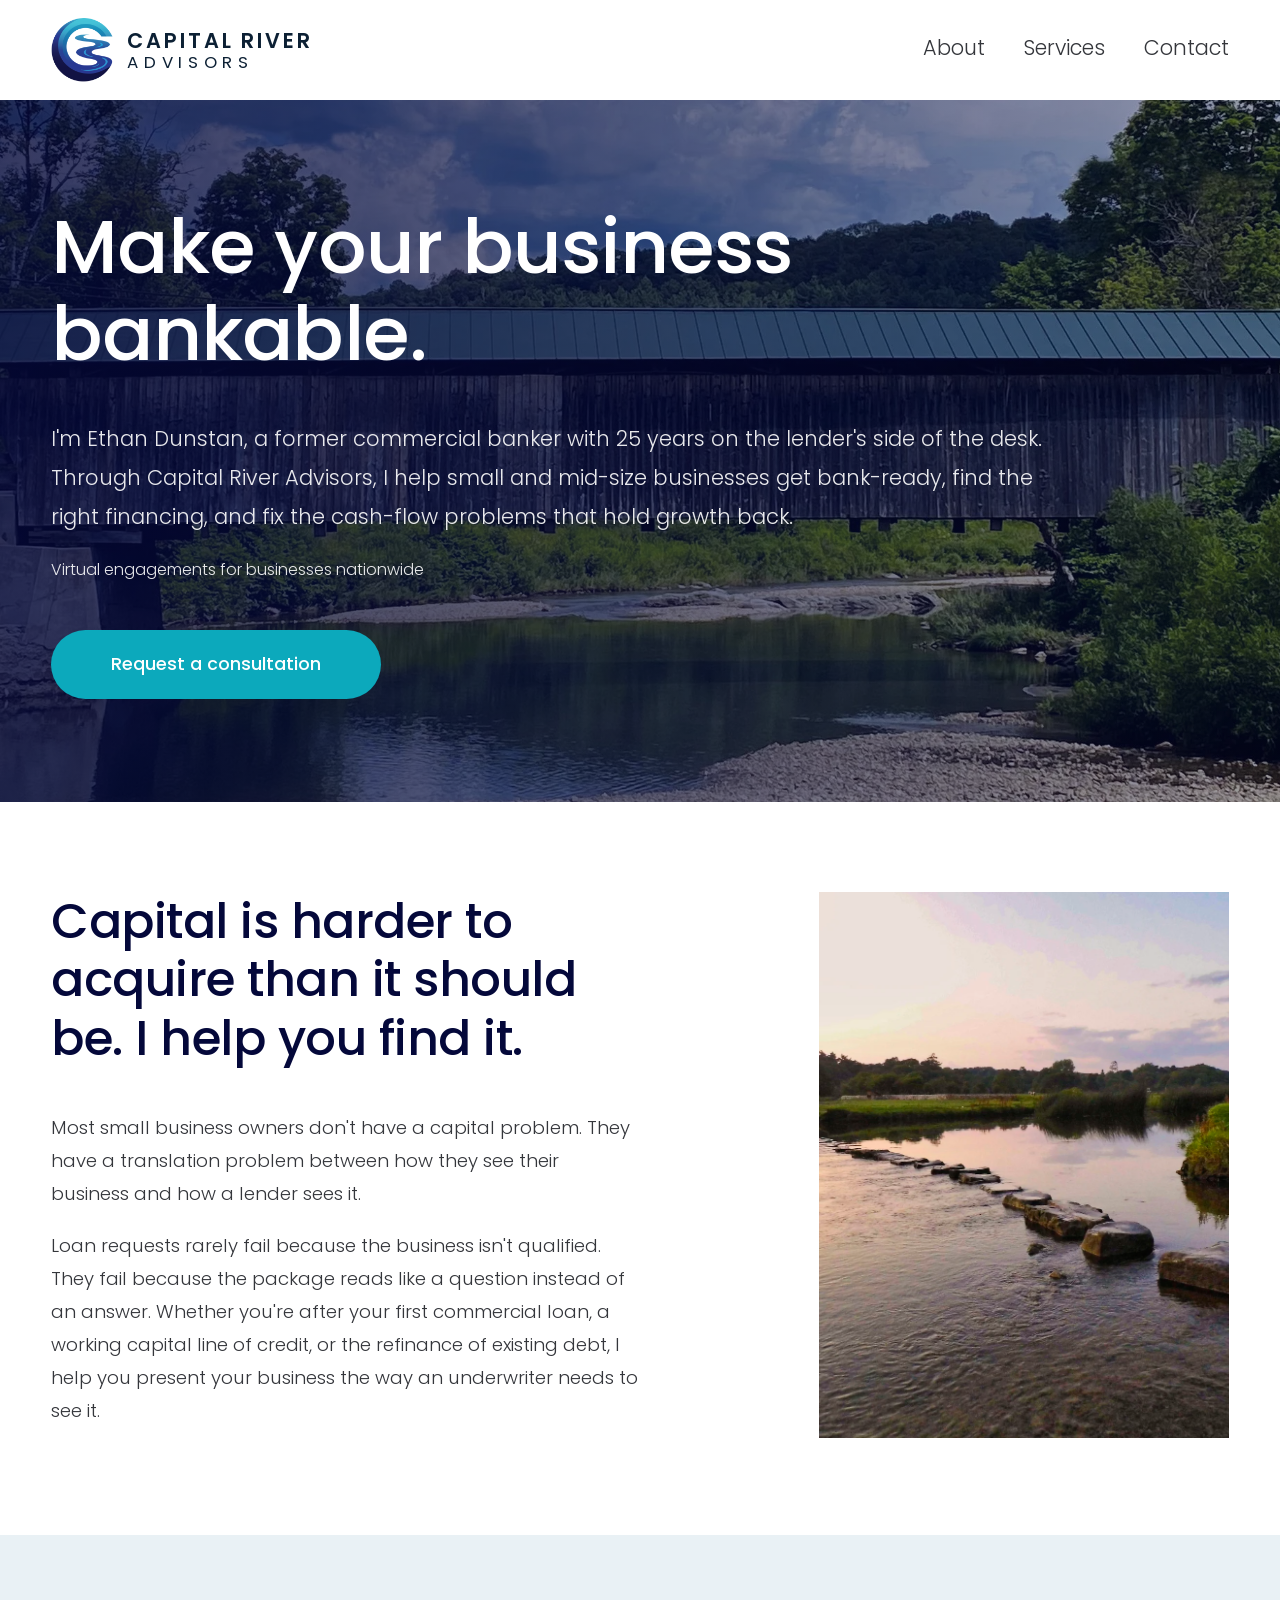
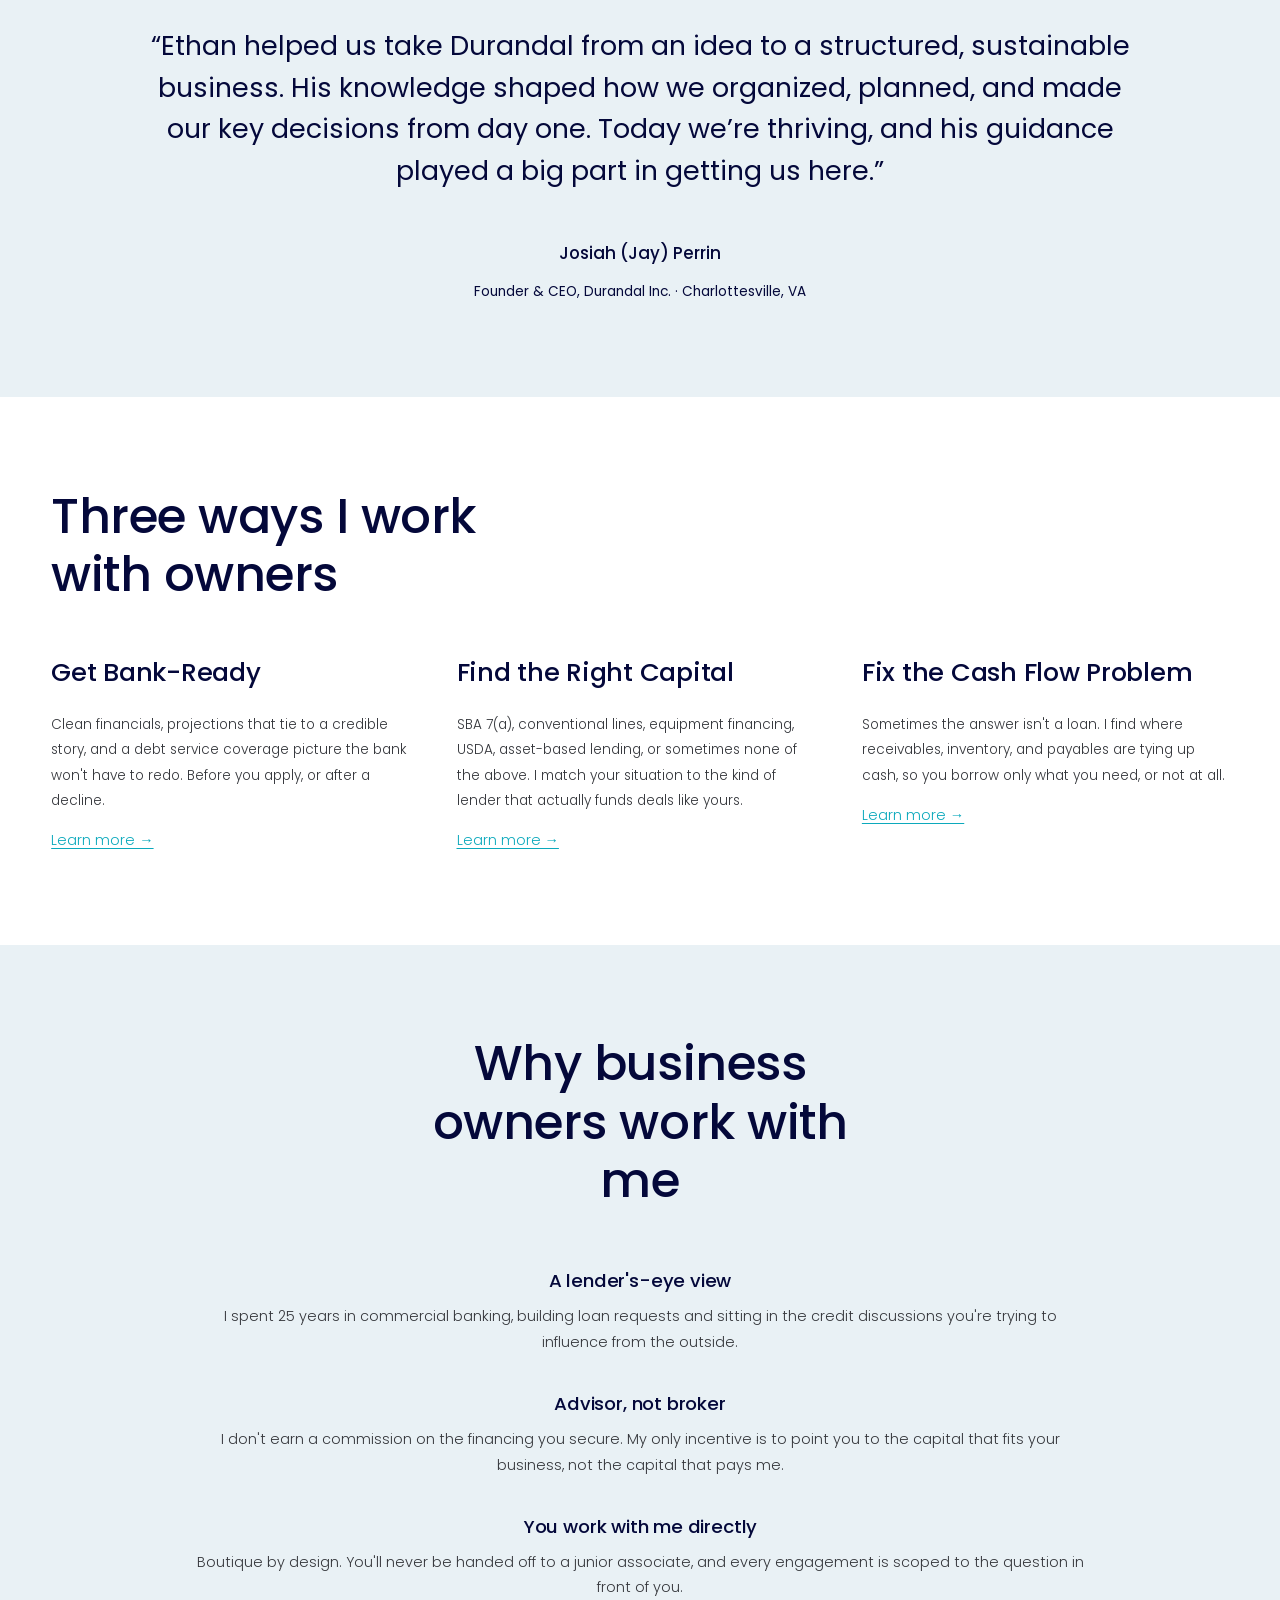
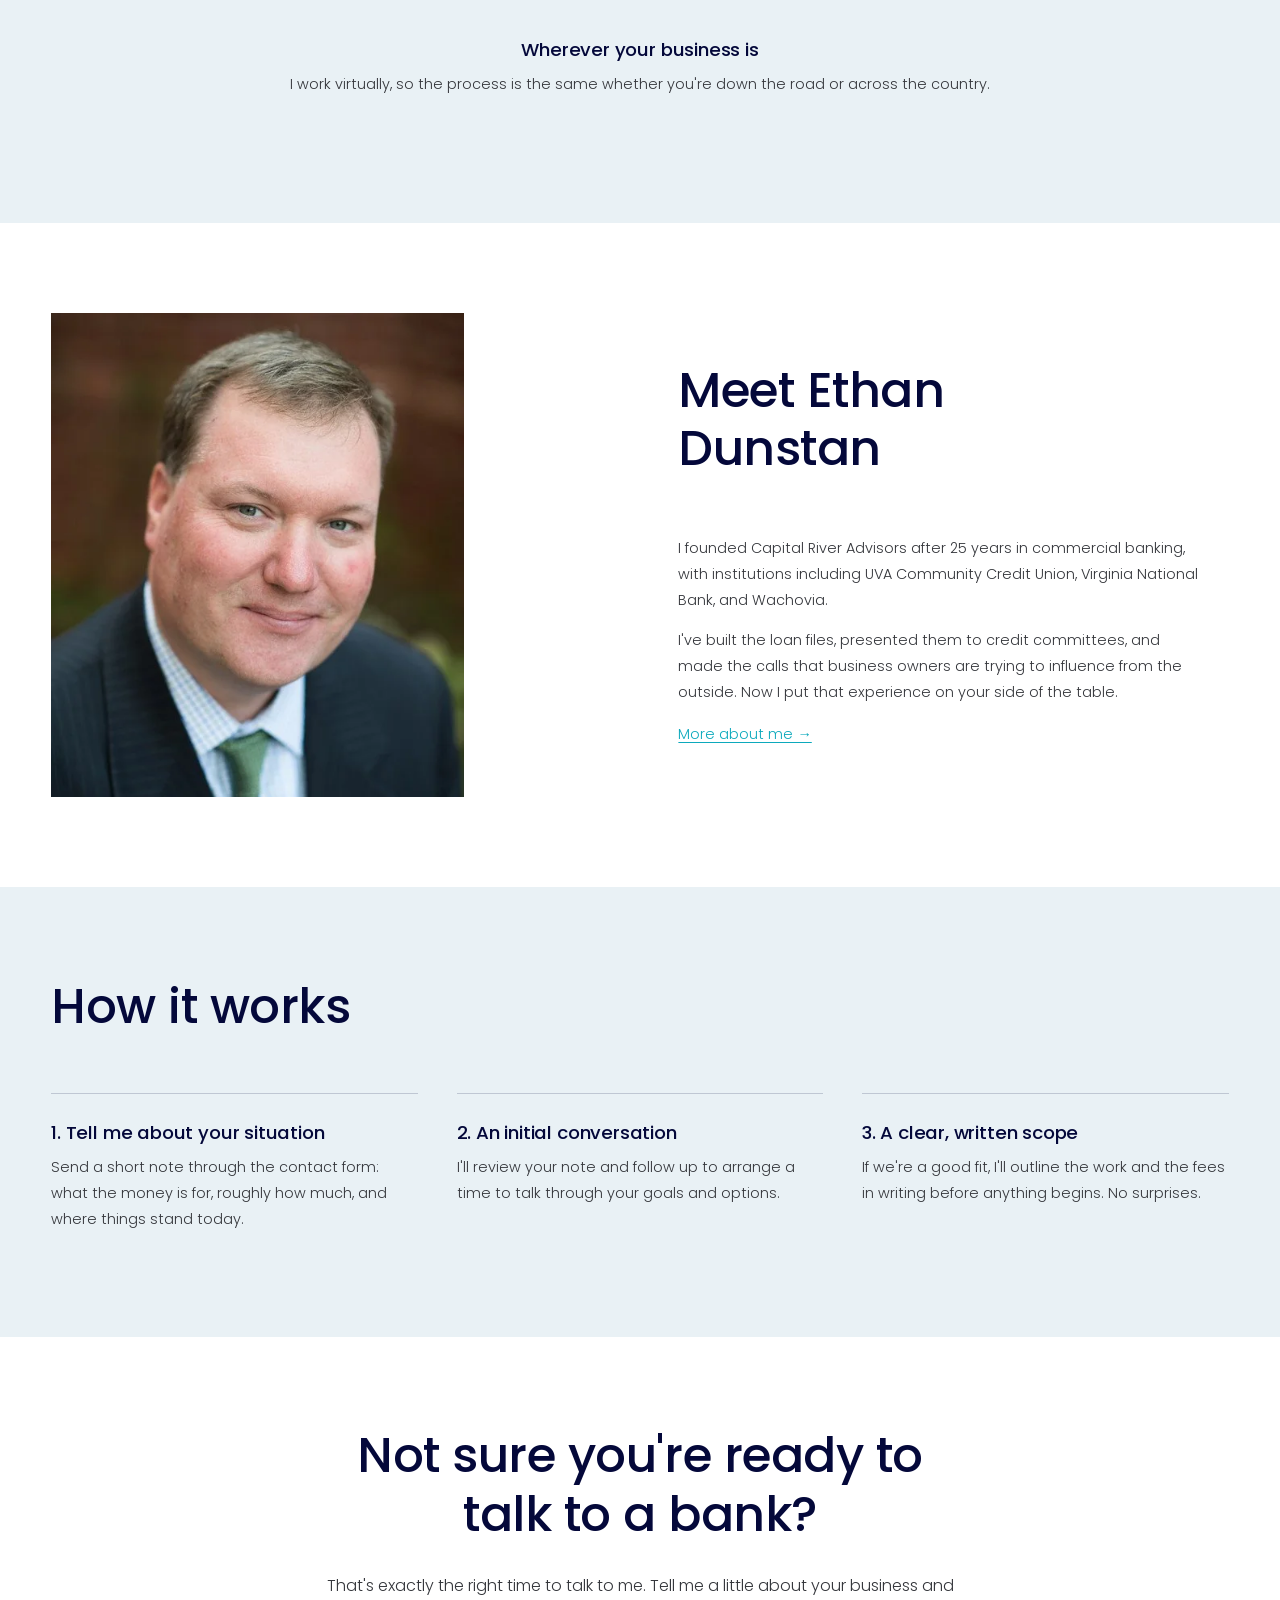
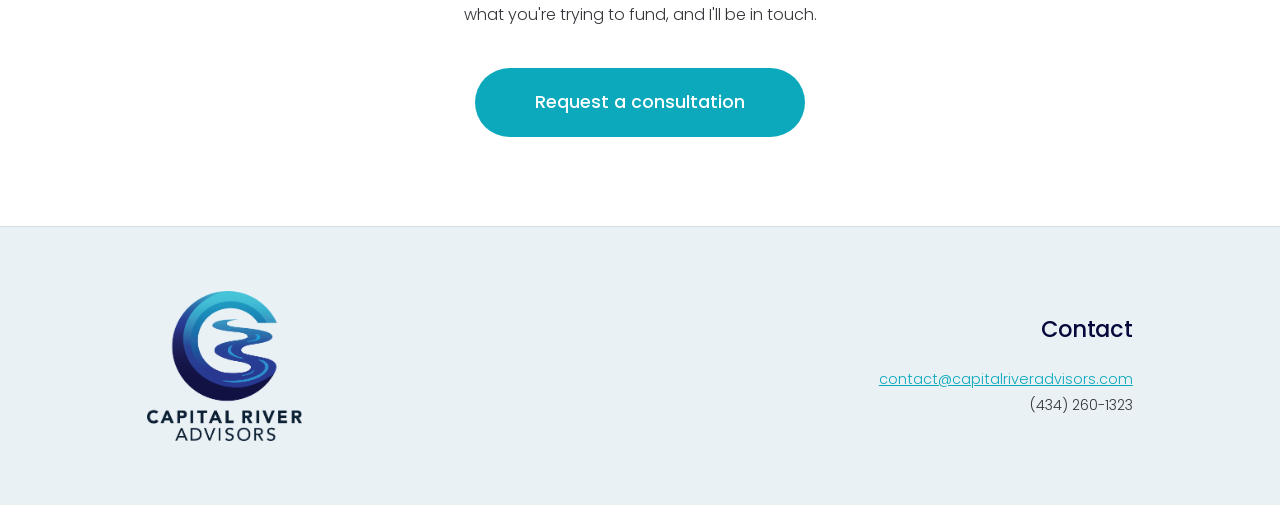
==== commit d74d14c3: "Use one secondary background colour site-wide Addresses review comments: - "Why business owners" (ho" ====
--- a/CapRiver/index.html
+++ b/CapRiver/index.html
@@ -91,7 +91,7 @@
       </div>
     </section>
 
-    <section class="section section--navy why">
+    <section class="section section--tint why">
       <div class="container">
         <h2 class="reveal">Why business owners work with me</h2>
         <div class="why__item reveal">
--- a/CapRiver/css/styles.css
+++ b/CapRiver/css/styles.css
@@ -366,7 +366,7 @@
   margin-top: 5vw;
   max-width: 560px;
   padding: 2em;
-  background: var(--light);
+  background: var(--tint);
   border-radius: 16px;
   color: var(--navy);
 }
@@ -386,7 +386,7 @@
 .btn[disabled] { opacity: .6; cursor: wait; }
 
 /* ---------- Footer ---------- */
-.site-footer { background: var(--light); padding: 5vw 0; }
+.site-footer { background: var(--tint); padding: 5vw 0; border-top: 1px solid rgba(4, 8, 58, .08); }
 .site-footer .container {
   display: flex;
   justify-content: space-between;
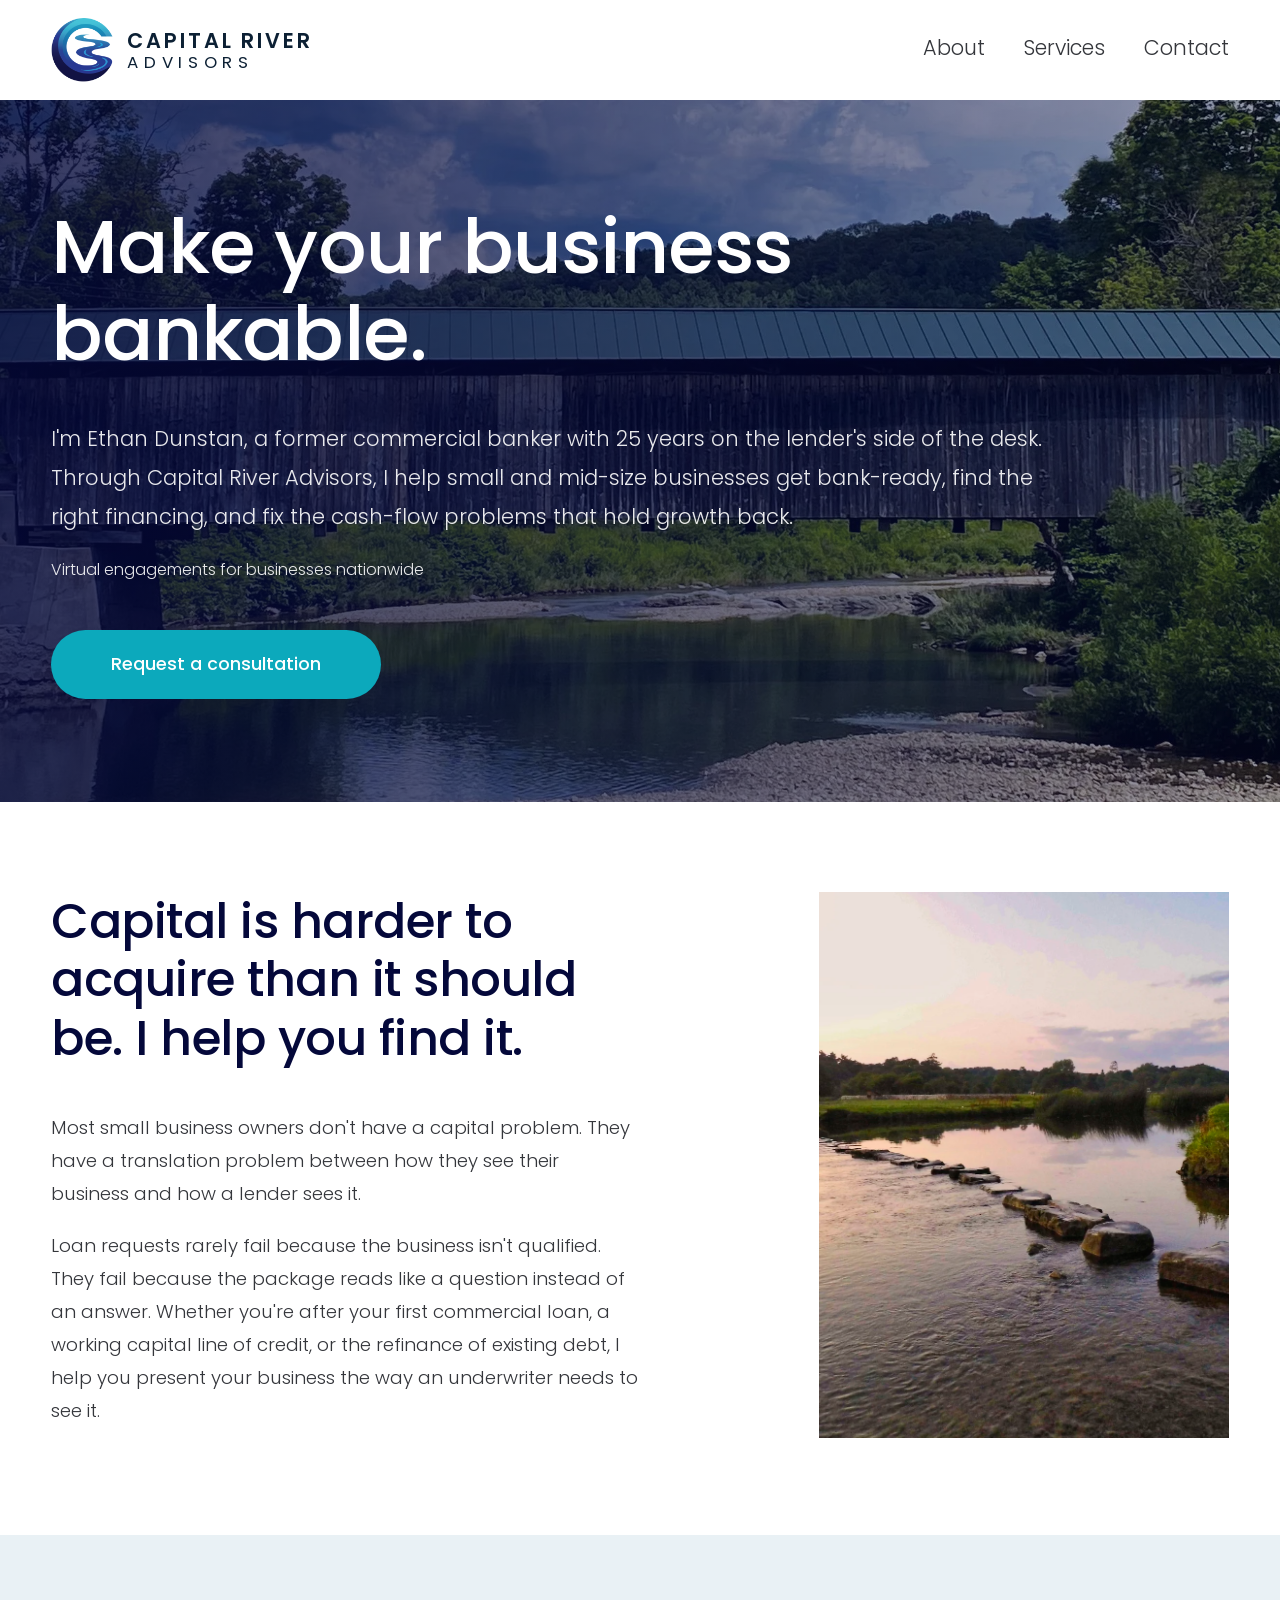
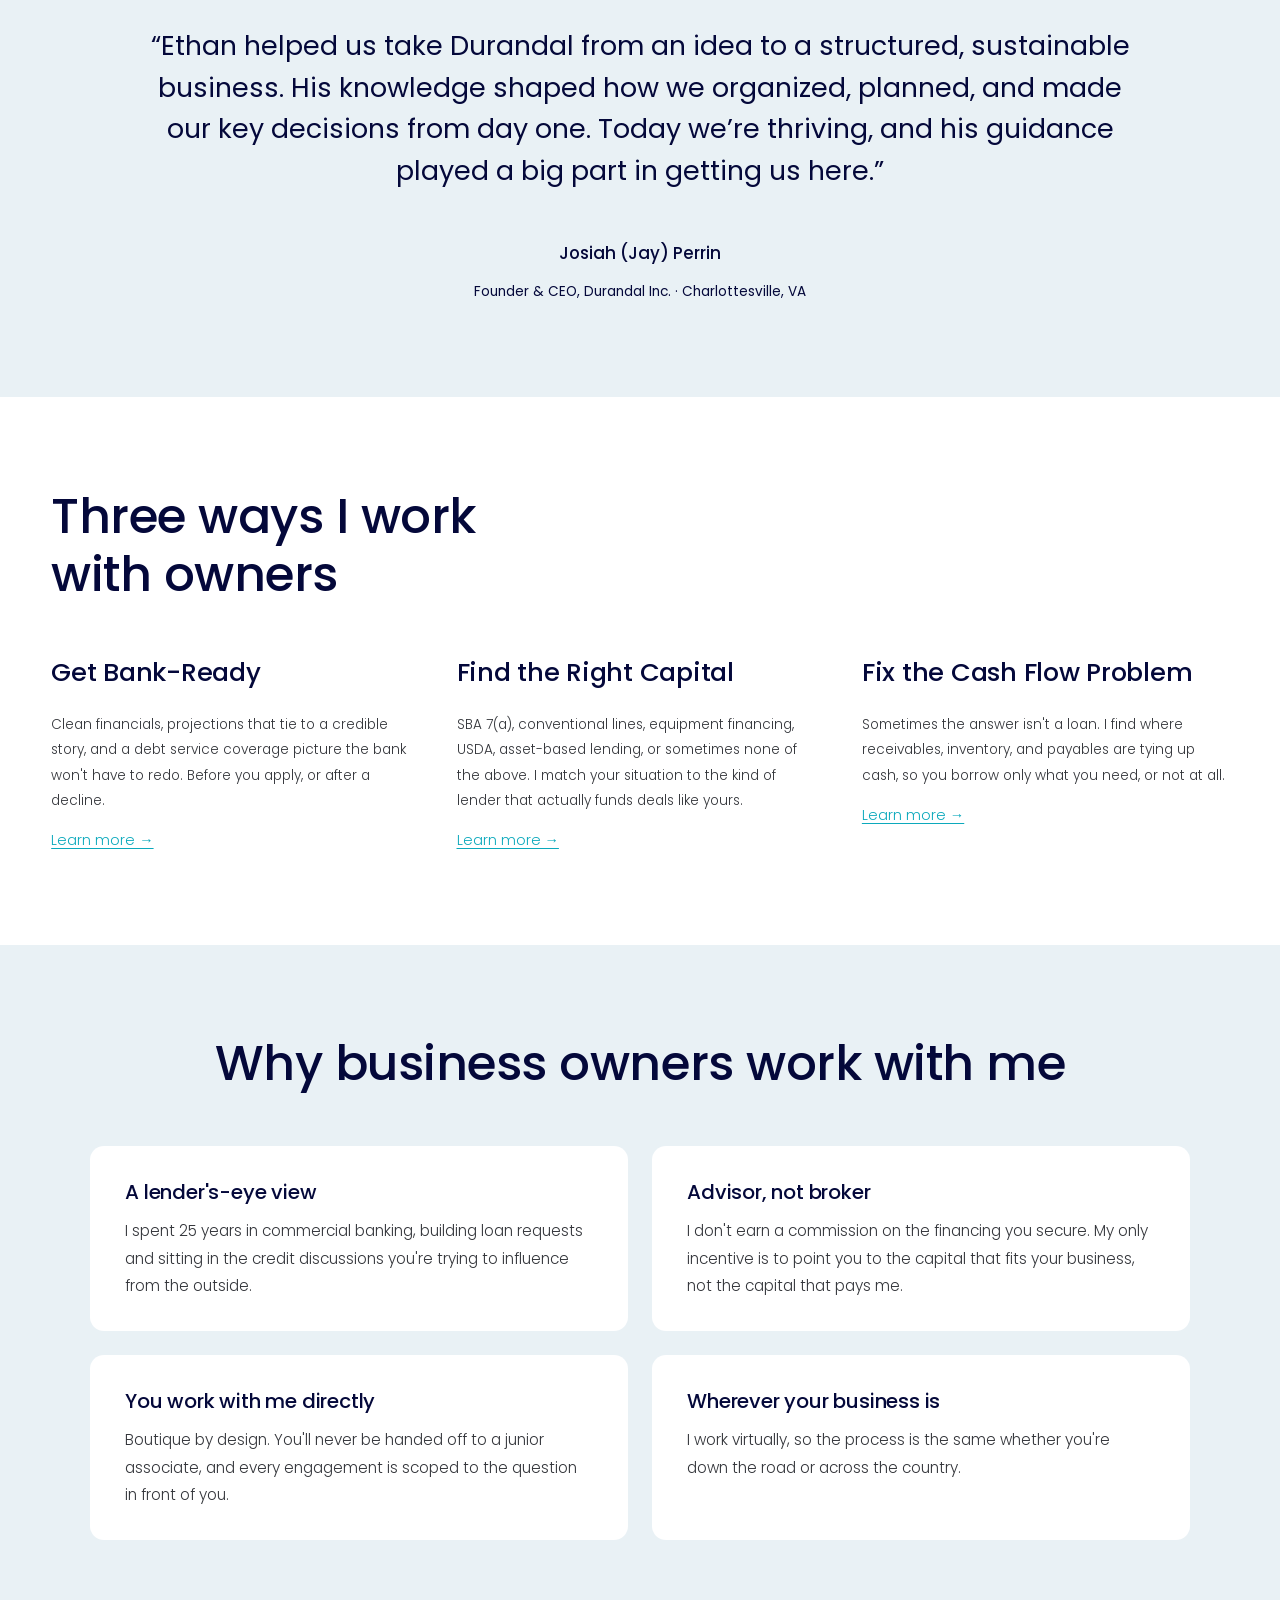
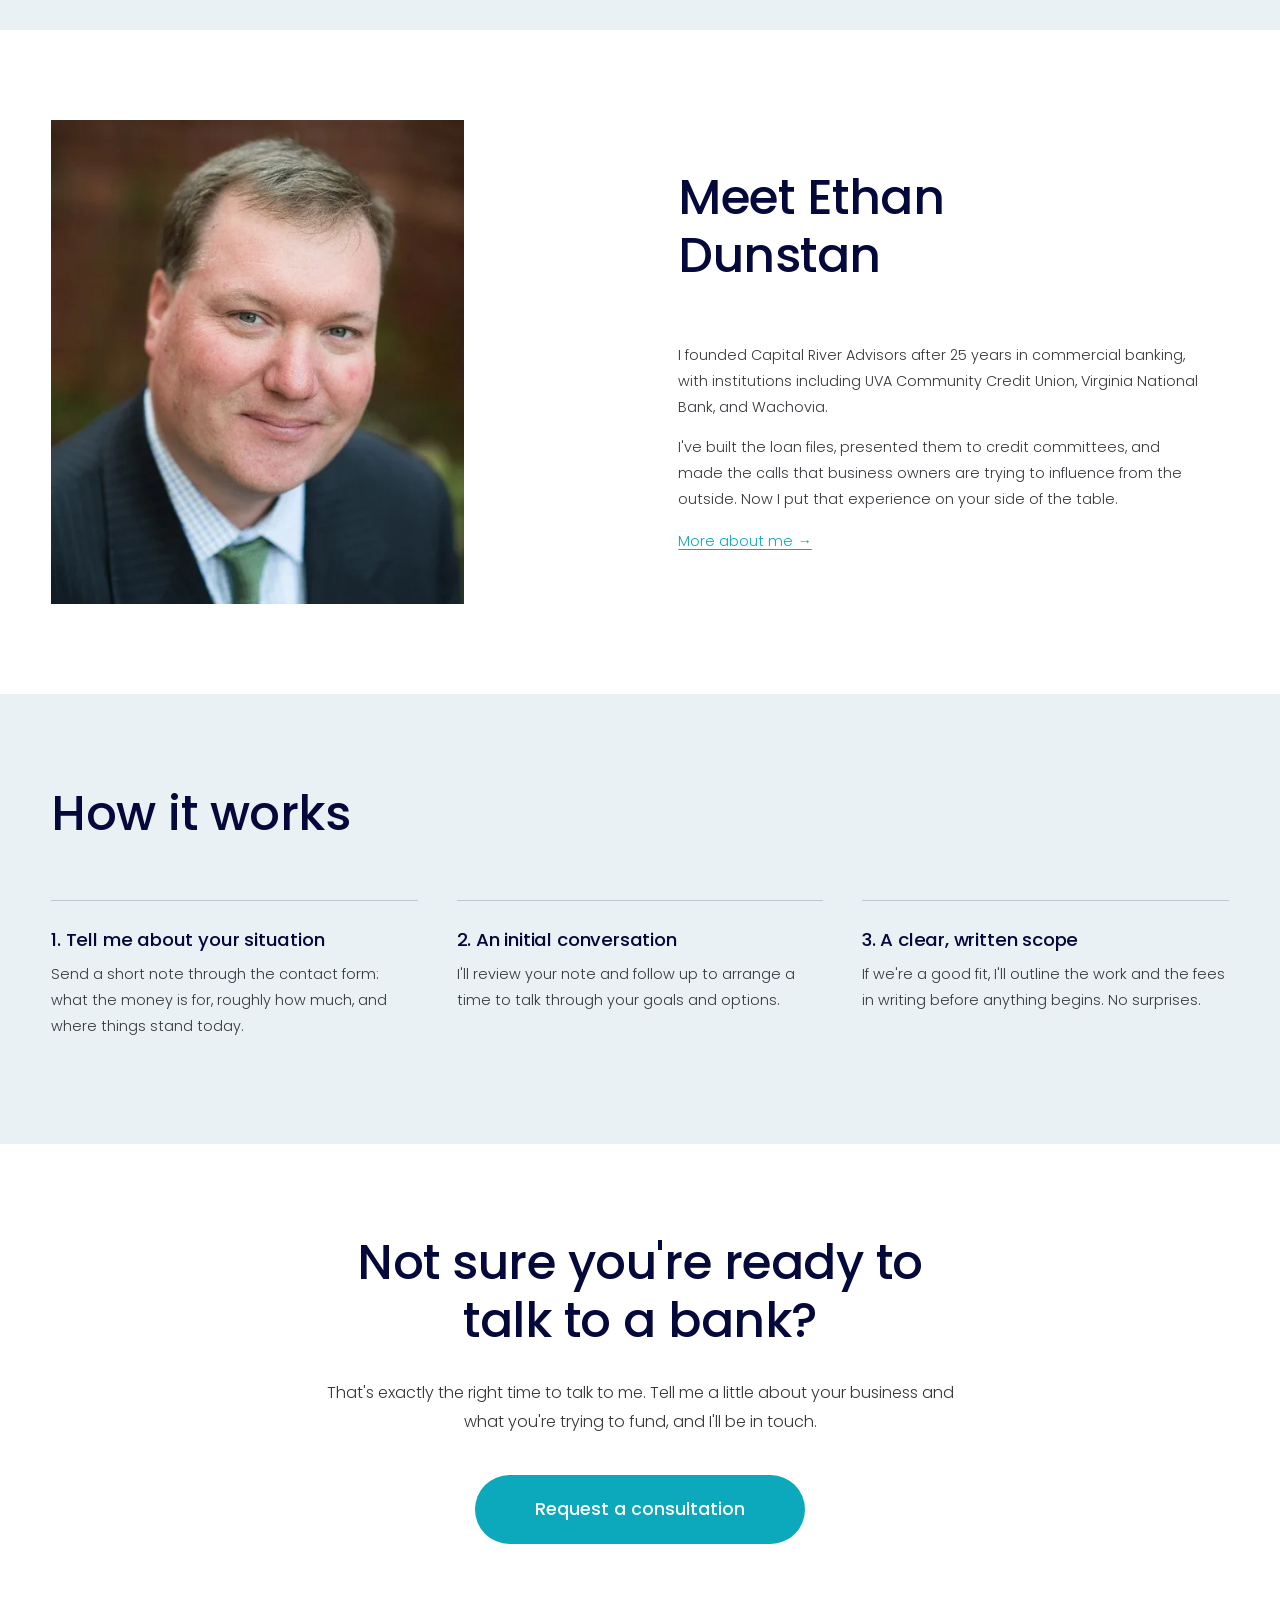
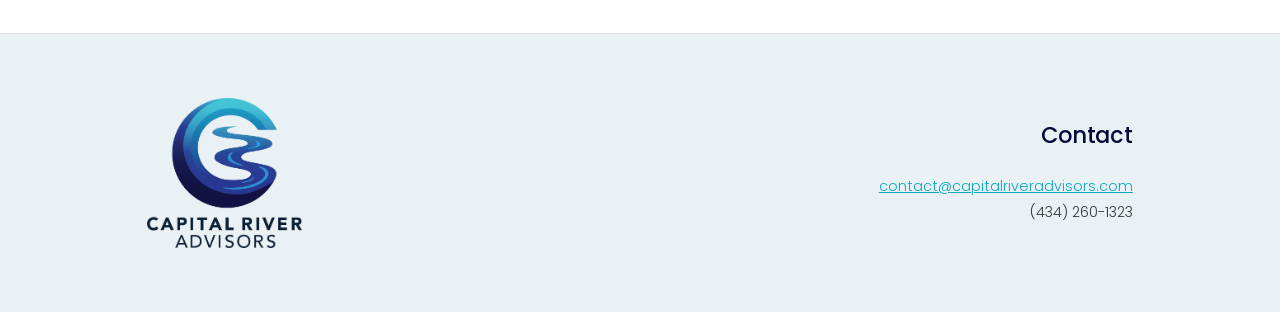
==== commit 690813ad: "Why grid, mobile layout refinements, services cleanup Addresses review comments: - Home "Why busines" ====
--- a/CapRiver/index.html
+++ b/CapRiver/index.html
@@ -94,21 +94,23 @@
     <section class="section section--tint why">
       <div class="container">
         <h2 class="reveal">Why business owners work with me</h2>
-        <div class="why__item reveal">
-          <h4>A lender's-eye view</h4>
-          <p>I spent 25 years in commercial banking, building loan requests and sitting in the credit discussions you're trying to influence from the outside.</p>
-        </div>
-        <div class="why__item reveal">
-          <h4>Advisor, not broker</h4>
-          <p>I don't earn a commission on the financing you secure. My only incentive is to point you to the capital that fits your business, not the capital that pays me.</p>
-        </div>
-        <div class="why__item reveal">
-          <h4>You work with me directly</h4>
-          <p>Boutique by design. You'll never be handed off to a junior associate, and every engagement is scoped to the question in front of you.</p>
-        </div>
-        <div class="why__item reveal">
-          <h4>Wherever your business is</h4>
-          <p>I work virtually, so the process is the same whether you're down the road or across the country.</p>
+        <div class="why__grid">
+          <div class="why__item reveal">
+            <h4>A lender's-eye view</h4>
+            <p>I spent 25 years in commercial banking, building loan requests and sitting in the credit discussions you're trying to influence from the outside.</p>
+          </div>
+          <div class="why__item reveal">
+            <h4>Advisor, not broker</h4>
+            <p>I don't earn a commission on the financing you secure. My only incentive is to point you to the capital that fits your business, not the capital that pays me.</p>
+          </div>
+          <div class="why__item reveal">
+            <h4>You work with me directly</h4>
+            <p>Boutique by design. You'll never be handed off to a junior associate, and every engagement is scoped to the question in front of you.</p>
+          </div>
+          <div class="why__item reveal">
+            <h4>Wherever your business is</h4>
+            <p>I work virtually, so the process is the same whether you're down the road or across the country.</p>
+          </div>
         </div>
       </div>
     </section>
--- a/CapRiver/css/styles.css
+++ b/CapRiver/css/styles.css
@@ -228,10 +228,22 @@
 
 /* Why section */
 .why { text-align: center; }
-.why h2 { max-width: 15ch; margin: 0 auto 1.2em; }
-.why__item { max-width: 900px; margin: 0 auto 2.2em; }
-.why__item h4 { margin-bottom: .55em; }
-.why__item p { font-size: 0.9rem; margin: 0; }
+.why h2 { max-width: none; margin: 0 auto 1.1em; }
+.why__grid {
+  display: grid;
+  grid-template-columns: repeat(2, 1fr);
+  gap: 24px;
+  max-width: 1100px;
+  margin: 0 auto;
+  text-align: left;
+}
+.why__item {
+  background: var(--white);
+  border-radius: 14px;
+  padding: 2em 2.2em;
+}
+.why__item h4 { margin-bottom: .55em; font-size: 1.25rem; }
+.why__item p { font-size: 0.95rem; margin: 0; }
 
 /* Meet Ethan */
 .meet .split { grid-template-columns: 1fr 1fr; align-items: center; }
@@ -292,18 +304,7 @@
   grid-template-columns: repeat(3, 1fr);
   gap: 3vw;
 }
-.service__icon {
-  display: inline-flex;
-  align-items: center;
-  justify-content: center;
-  width: 64px;
-  height: 64px;
-  border-radius: 50%;
-  background: var(--tint);
-  color: var(--teal);
-}
-.service__icon svg { width: 30px; height: 30px; }
-.service h3 { margin: .9em 0 .8em; font-size: clamp(1.5rem, 2.2vw, 2rem); }
+.service h3 { margin: 0 0 .8em; font-size: clamp(1.5rem, 2.2vw, 2rem); }
 .service-body { padding-right: 2vw; }
 .service p, .service li { font-size: 0.85rem; line-height: 1.9; }
 .service ul { padding-left: 2.4em; margin: 0 0 1em; }
@@ -436,6 +437,30 @@
   .split, .intro .split, .meet .split, .services-intro .split { grid-template-columns: 1fr; gap: 10vw; }
   .intro__text { font-size: 1.05rem; }
   .intro__media { width: 100%; }
+  /* Shorter, landscape crop of the river photo on phones */
+  .intro__media img { aspect-ratio: 16 / 10; object-position: center 70%; }
+
+  /* "Why" cards stack in one column on phones */
+  .why__grid { grid-template-columns: 1fr; gap: 16px; }
+  .why__item { padding: 1.5em 1.6em; }
+
+  /* Phones: heading above the photo, rest of the text below it */
+  .meet .split,
+  .about-intro .split { display: flex; flex-direction: column; align-items: stretch; gap: 0; }
+  .meet__text > a, .about-intro .text-col > a { align-self: flex-start; }
+  .meet__text,
+  .about-intro .text-col { display: contents; }
+  .meet__text h2 { order: 0; }
+  .meet__media { order: 1; margin-bottom: 1.8em; }
+  .meet__text > :not(h2) { order: 2; }
+  .about-intro .text-col > h1,
+  .about-intro .subtitle { order: 0; }
+  .about-intro .subtitle { margin-bottom: 1.4em; }
+  .about-photo { order: 1; margin-bottom: 2em; }
+  .about-intro .text-col > :not(h1):not(.subtitle) { order: 2; }
+
+  /* Contact photo not needed on phones (lazy-loaded, so it isn't downloaded) */
+  .contact-media { display: none; }
   .cards, .steps__grid, .service-cols { grid-template-columns: 1fr; gap: 10vw; }
   .service h3 { min-height: 0; margin-bottom: .8em; }
   .meet__media img { width: 100%; }
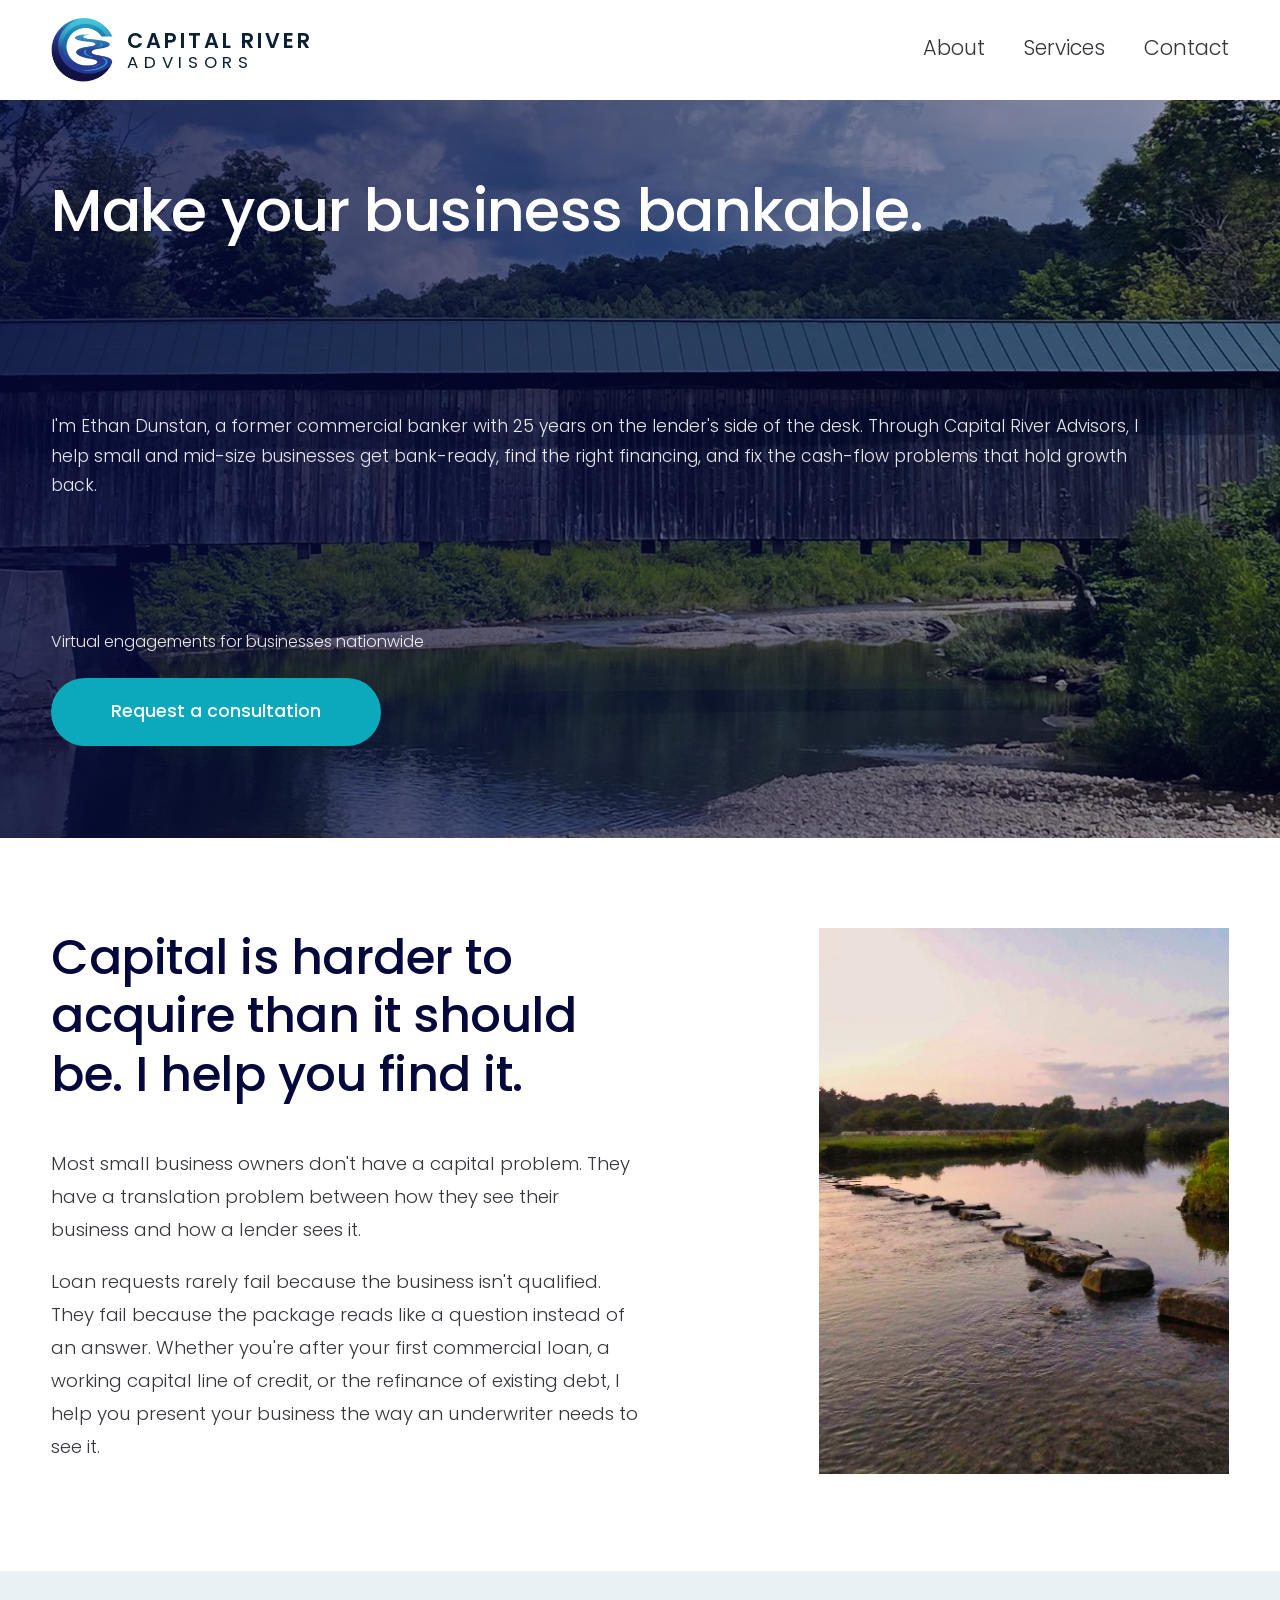
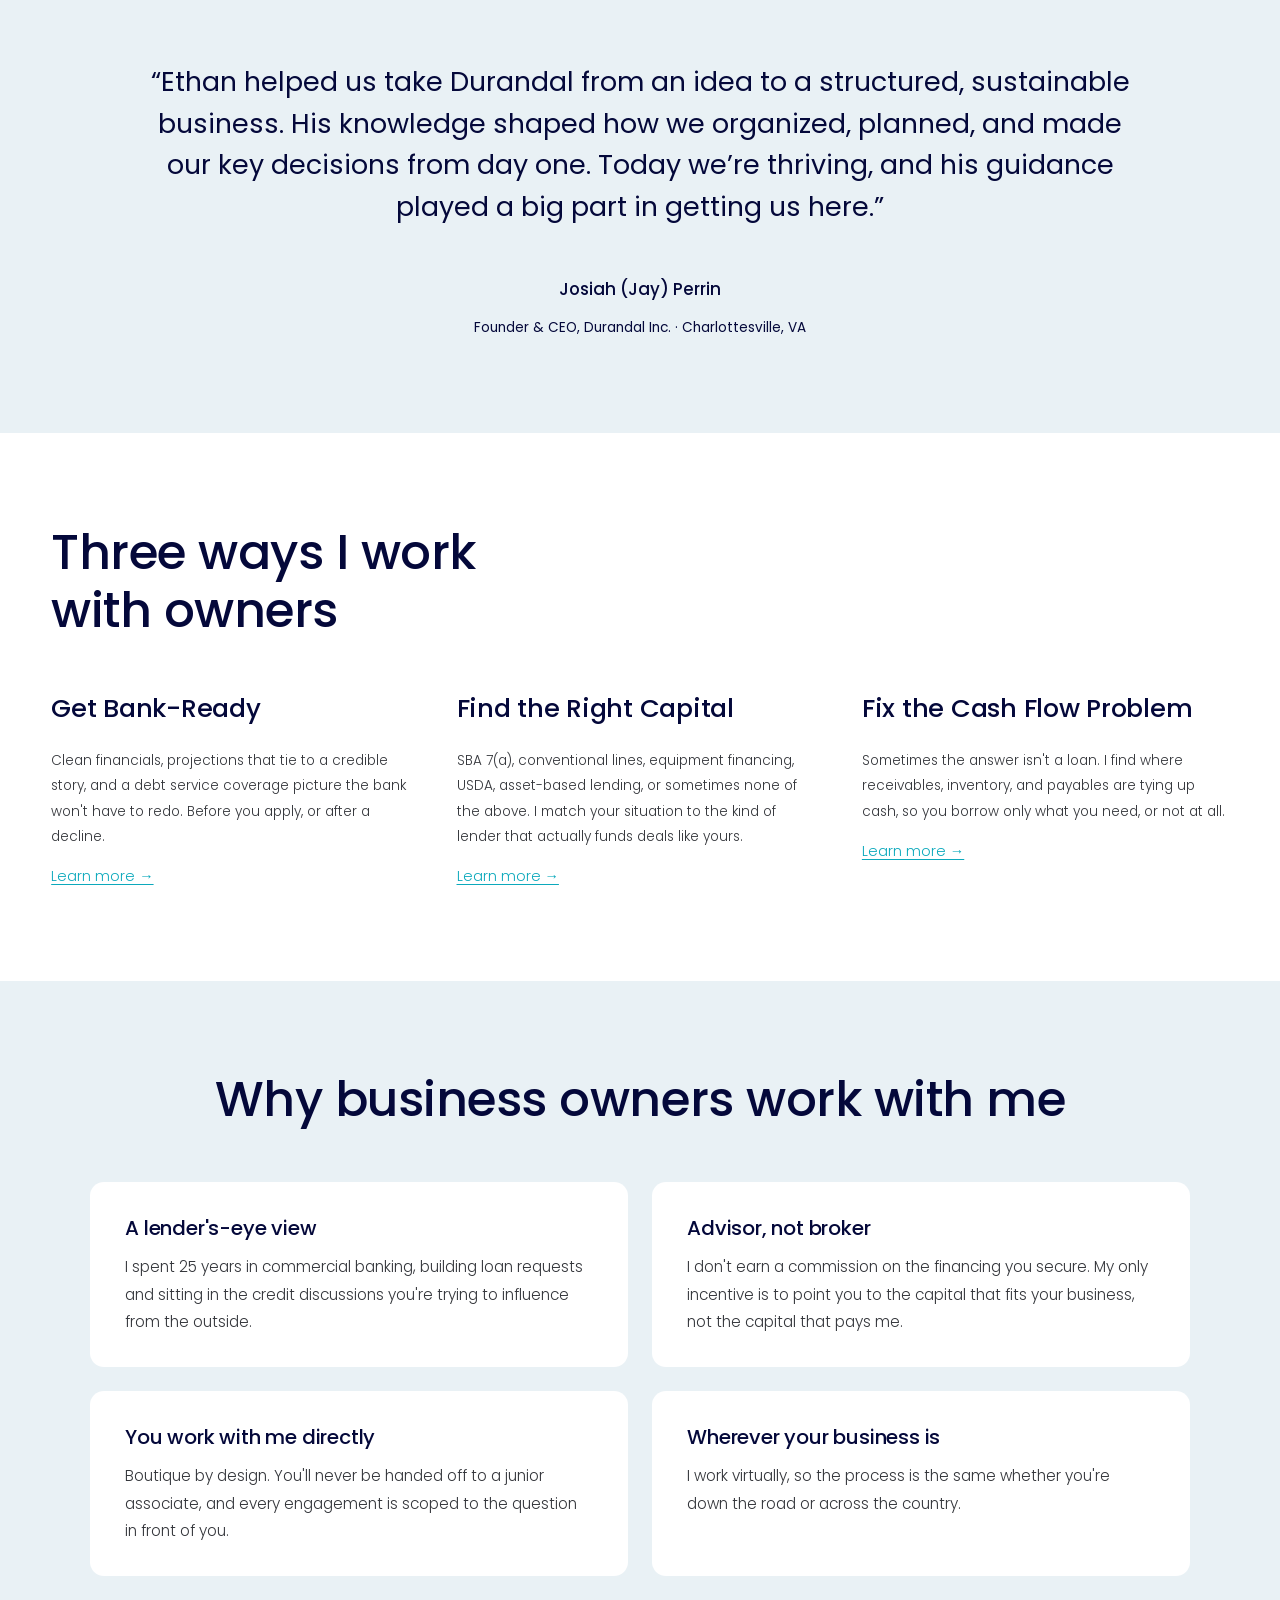
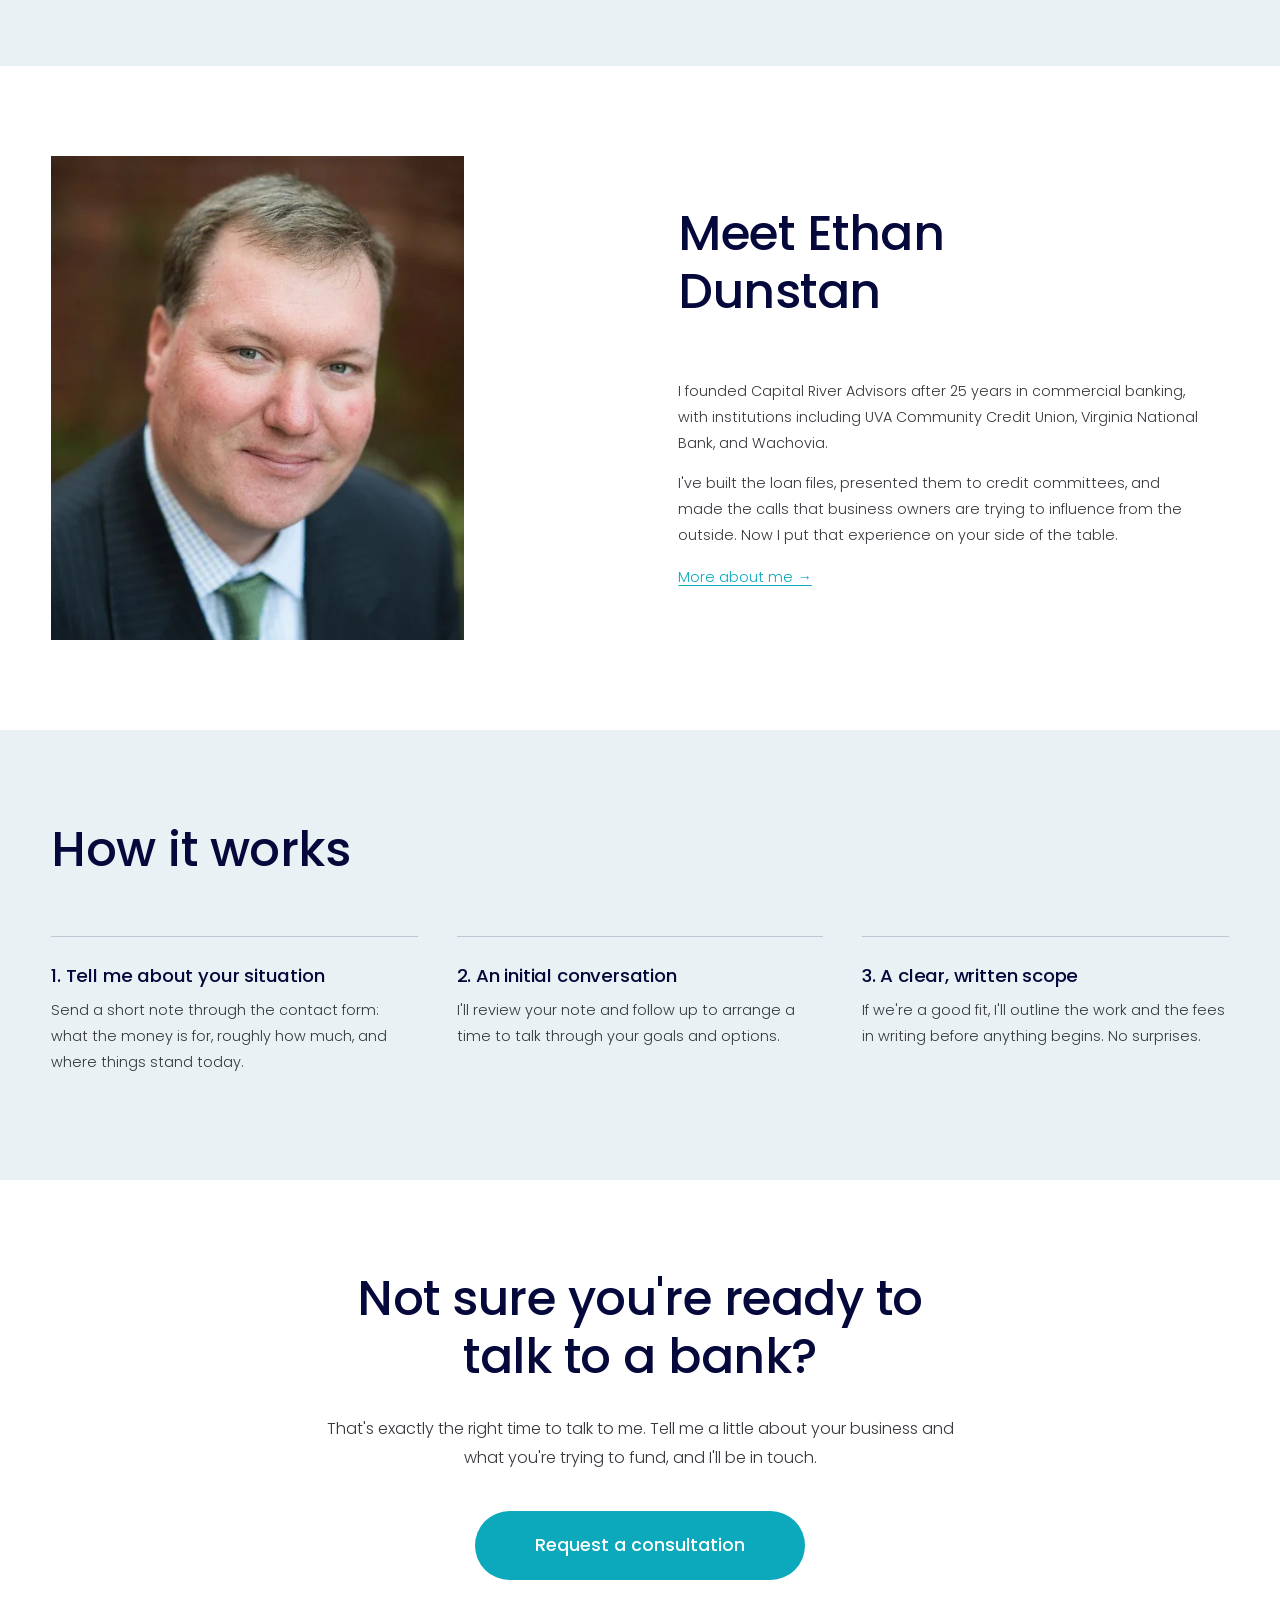
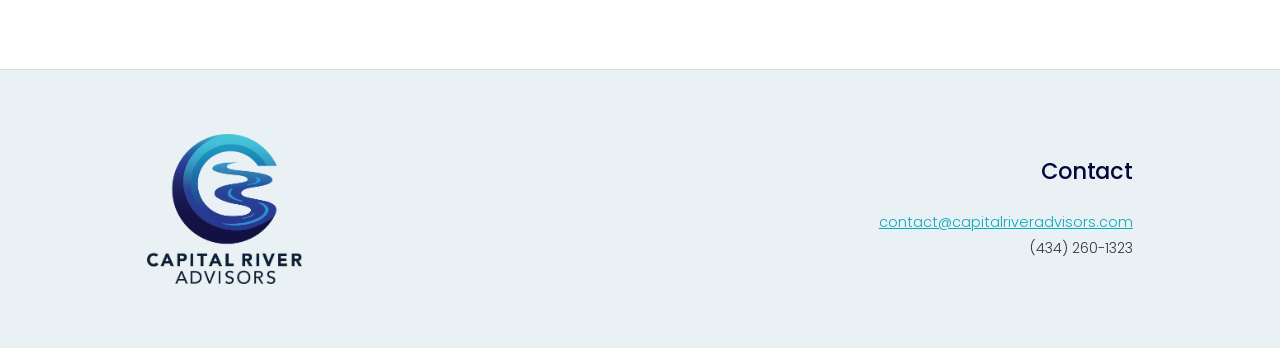
==== commit 219edd6c: "Hero text locked to the bridge; contact and services restructure Addresses review comments: - Home h" ====
--- a/CapRiver/index.html
+++ b/CapRiver/index.html
@@ -34,8 +34,10 @@
       <div class="container">
         <h1 class="reveal">Make your business bankable.</h1>
         <p class="lead reveal">I'm Ethan Dunstan, a former commercial banker with 25 years on the lender's side of the desk. Through Capital River Advisors, I help small and mid-size businesses get bank-ready, find the right financing, and fix the cash-flow problems that hold growth back.</p>
-        <p class="tiny-text reveal">Virtual engagements for businesses nationwide</p>
-        <a class="btn reveal" href="contact.html">Request a consultation</a>
+        <div class="hero__cta reveal">
+          <p class="tiny-text">Virtual engagements for businesses nationwide</p>
+          <a class="btn" href="contact.html">Request a consultation</a>
+        </div>
       </div>
     </section>
 
--- a/CapRiver/css/styles.css
+++ b/CapRiver/css/styles.css
@@ -181,6 +181,7 @@
 }
 .hero .tiny-text { font-size: 1rem; margin-bottom: 0; }
 .hero .btn { margin-top: 2.6em; }
+.hero__cta .tiny-text { margin: 0; }
 
 /* Hero with the covered-bridge photo behind a navy overlay */
 .hero--image {
@@ -199,6 +200,42 @@
 .hero--image h1 { color: var(--white); }
 .hero--image .lead,
 .hero--image .tiny-text { color: rgba(255, 255, 255, .9); }
+
+/* Laptop/desktop: lock text to the bridge in the photo.
+   banner.webp is 2500x1011 (ratio 2.47). Keeping the hero no wider than that
+   ratio makes `cover` scale the photo to the hero's HEIGHT, so vertical
+   percentages of the hero match the photo exactly:
+     0–30% sky & hills | 30–37.5% roof | 37.5–59% bridge body | 59–100% river */
+@media (min-width: 901px) {
+  .hero--image {
+    display: block;
+    min-height: 0;
+    padding: 0;
+    height: max(620px, min(82vh, 900px), calc(100vw / 2.47));
+  }
+  .hero--image .container {
+    height: 100%;
+    display: grid;
+    grid-template-rows: 30% 7.5% 21.5% 41%;
+  }
+  .hero--image h1 {
+    grid-row: 1;
+    align-self: center;
+    max-width: none;
+    margin: 0;
+    font-size: clamp(2.6rem, 4.6vw, 5rem);
+  }
+  .hero--image .lead {
+    grid-row: 3;
+    align-self: center;
+    margin: 0;
+    max-width: 1100px;
+    font-size: clamp(1.05rem, 1.35vw, 1.4rem);
+    line-height: 1.7;
+  }
+  .hero--image .hero__cta { grid-row: 4; align-self: center; }
+  .hero--image .hero__cta .btn { margin-top: 1.2em; }
+}
 
 /* Two-column split */
 .split {
@@ -310,15 +347,39 @@
 .service ul { padding-left: 2.4em; margin: 0 0 1em; }
 .service strong { font-weight: 600; color: #111; }
 
+.services-lead {
+  font-size: clamp(1.4rem, 2vw, 1.9rem);
+  font-weight: 500;
+  color: var(--navy);
+  margin: 0 0 1.6em;
+}
+.callout {
+  margin-top: 5vw;
+  background: var(--tint);
+  border-left: 6px solid var(--teal);
+  border-radius: 0 14px 14px 0;
+  padding: 2.4em 3em;
+}
+.callout h3 { font-size: clamp(1.6rem, 2.6vw, 2.4rem); margin: 0 0 .35em; }
+.callout p { font-size: 1.15rem; line-height: 1.7; max-width: 900px; margin: 0; color: var(--ink); }
+
 .approach { text-align: center; padding: 4vw 0; }
 .approach p { max-width: 1100px; margin: 0 auto; font-size: 0.9rem; }
 
 /* Contact */
 .contact-info p { font-size: 0.9rem; }
 .contact-info .tiny-text { color: var(--navy); font-weight: 400; }
-.contact-media img { width: 100%; aspect-ratio: 549 / 770; object-fit: cover; }
-
-.form { margin-top: 5vw; max-width: 560px; }
+/* Contact: full-width intro, then form + photo with aligned tops */
+.contact-intro { margin-bottom: 3.5vw; }
+.contact-intro h1 { max-width: none; }
+.contact-intro .contact-lead { font-size: 1.15rem; line-height: 1.8; max-width: 860px; margin-bottom: 1em; }
+.contact-details { display: flex; flex-wrap: wrap; align-items: baseline; gap: .4em 2em; margin: 0; }
+.contact-details .text-link { font-size: 1rem; }
+.contact-split { align-items: stretch; }
+.contact-media { position: relative; min-height: 420px; }
+.contact-media img { position: absolute; inset: 0; width: 100%; height: 100%; object-fit: cover; }
+
+.form { max-width: none; }
 .form fieldset { border: 0; margin: 0 0 1.4em; padding: 0; }
 .form legend, .form .label { display: block; font-size: .85rem; color: var(--ink); margin-bottom: .35em; padding: 0; }
 .form .sub-label { font-size: .75rem; }
@@ -364,7 +425,6 @@
 .form .field.invalid input, .form .field.invalid textarea { border-color: #c0392b; }
 .form-success {
   display: none;
-  margin-top: 5vw;
   max-width: 560px;
   padding: 2em;
   background: var(--tint);
@@ -459,6 +519,10 @@
   .about-photo { order: 1; margin-bottom: 2em; }
   .about-intro .text-col > :not(h1):not(.subtitle) { order: 2; }
 
+  .callout { padding: 1.6em 1.4em; margin-top: 12vw; }
+  .callout p { font-size: 1rem; }
+  .contact-intro { margin-bottom: 8vw; }
+
   /* Contact photo not needed on phones (lazy-loaded, so it isn't downloaded) */
   .contact-media { display: none; }
   .cards, .steps__grid, .service-cols { grid-template-columns: 1fr; gap: 10vw; }
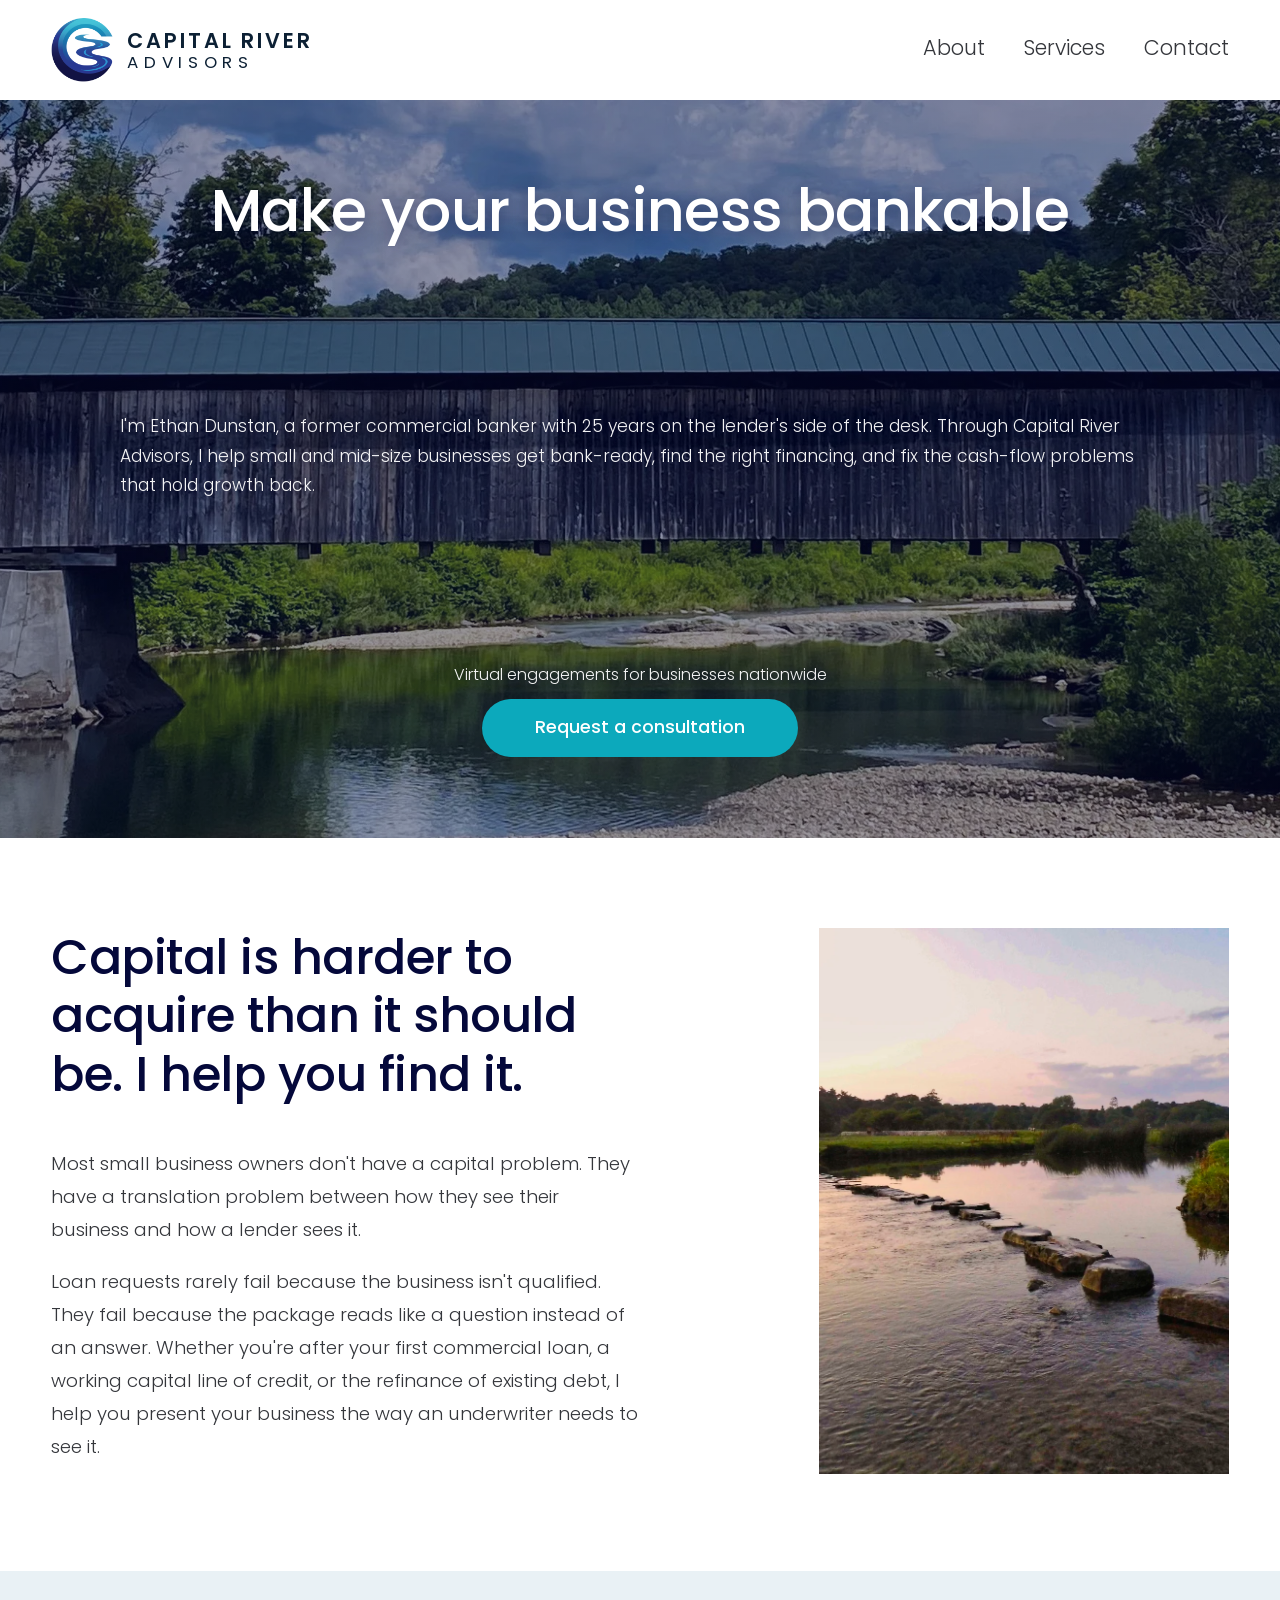
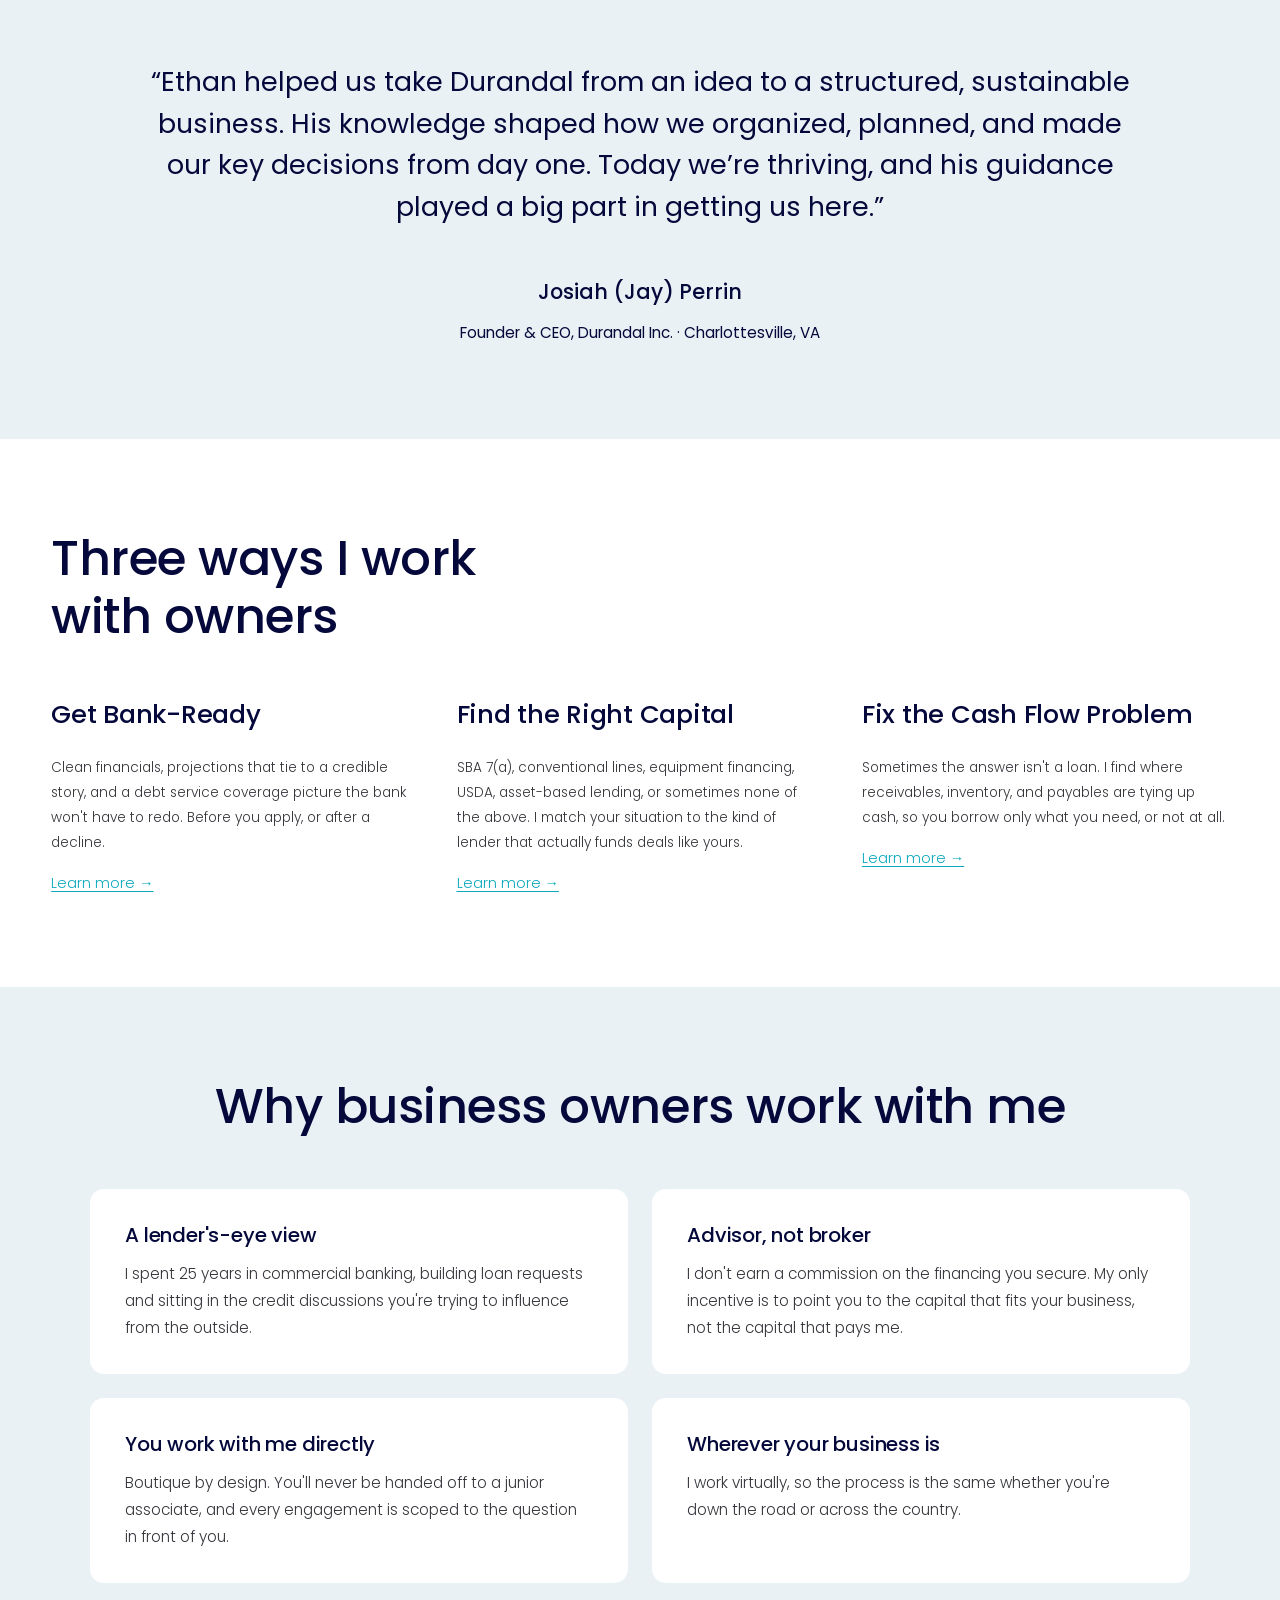
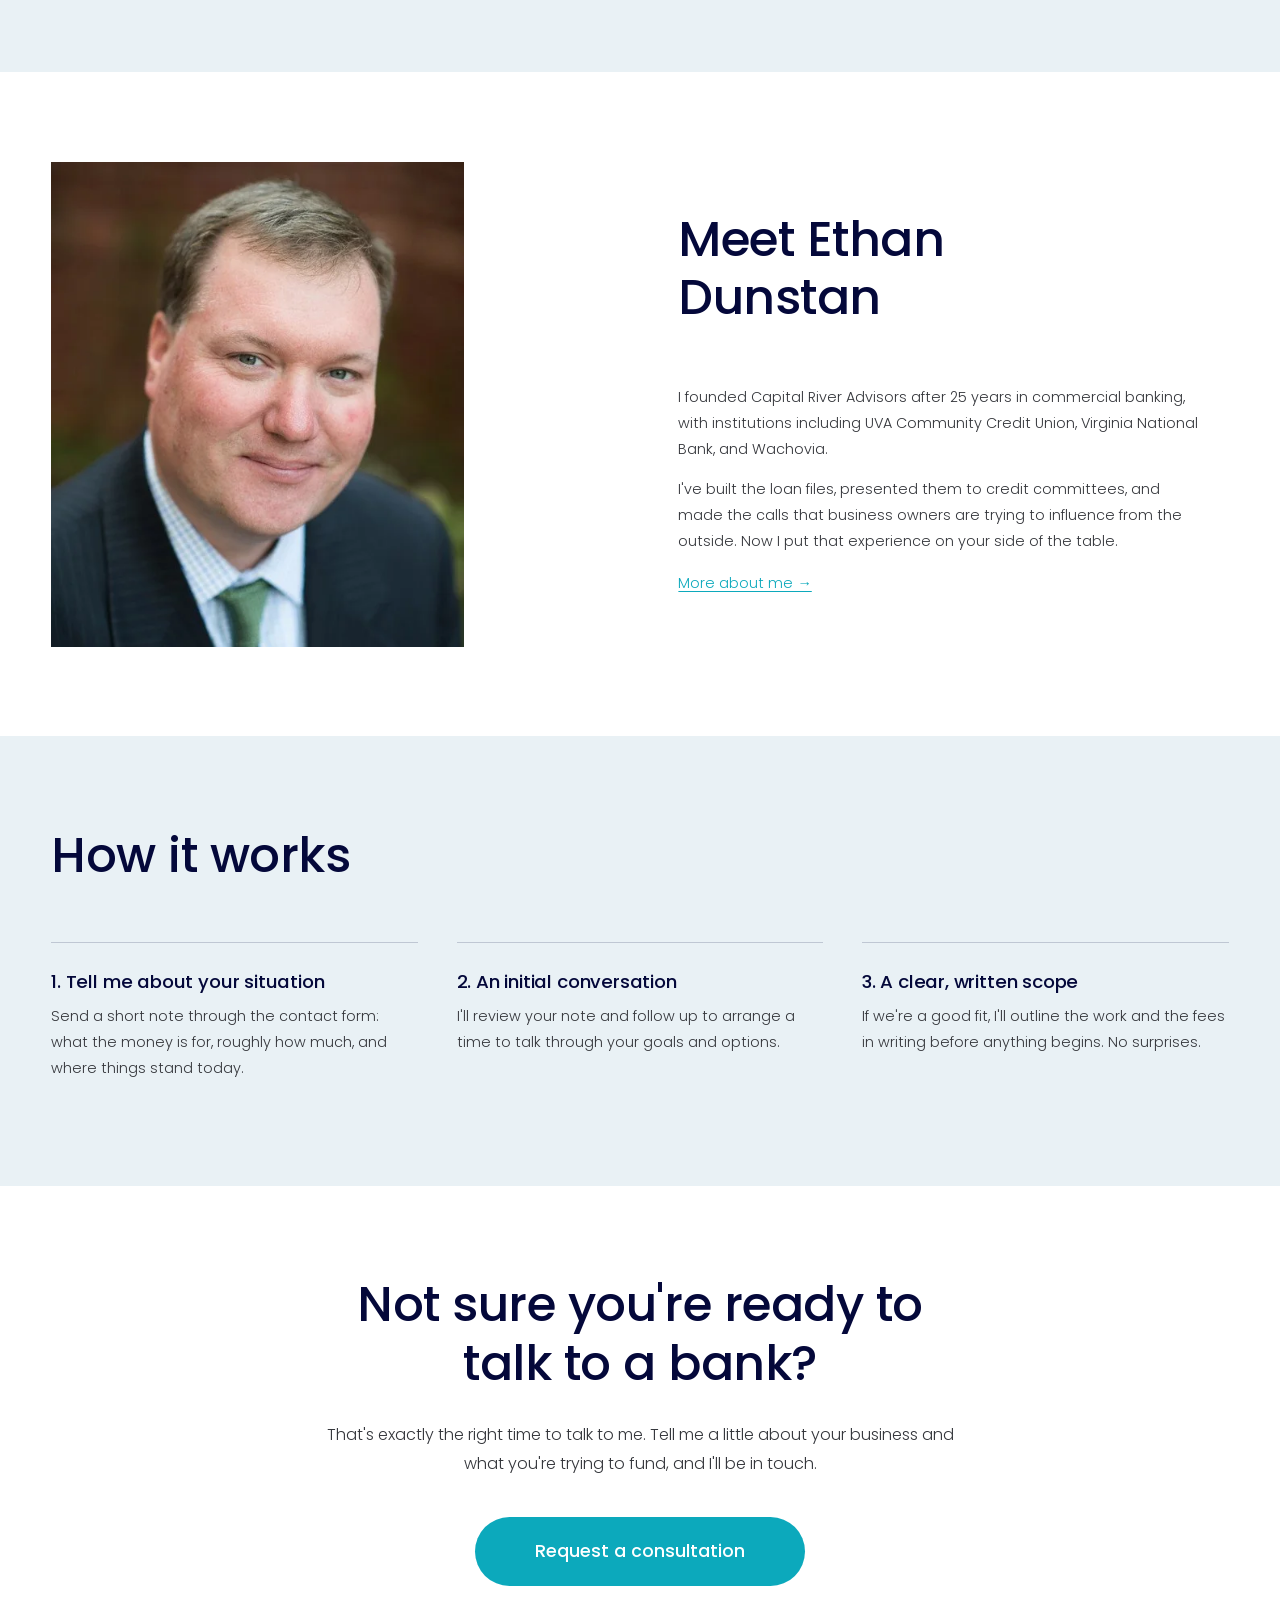
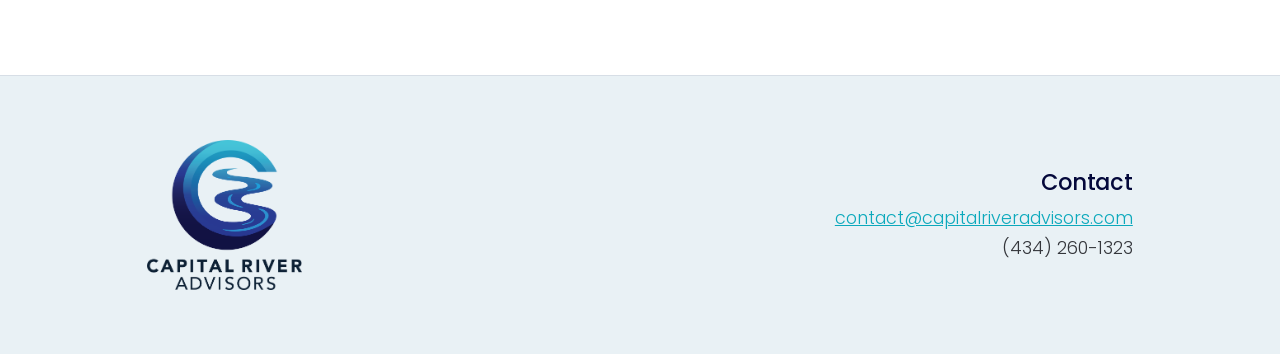
==== commit b25d84f5: "Testimonial carousel (dev samples only); copy and footer tweaks - Testimonial is now a carousel: dot" ====
--- a/CapRiver/index.html
+++ b/CapRiver/index.html
@@ -32,7 +32,7 @@
   <main id="main">
     <section class="hero hero--image">
       <div class="container">
-        <h1 class="reveal">Make your business bankable.</h1>
+        <h1 class="reveal">Make your business bankable</h1>
         <p class="lead reveal">I'm Ethan Dunstan, a former commercial banker with 25 years on the lender's side of the desk. Through Capital River Advisors, I help small and mid-size businesses get bank-ready, find the right financing, and fix the cash-flow problems that hold growth back.</p>
         <div class="hero__cta reveal">
           <p class="tiny-text">Virtual engagements for businesses nationwide</p>
@@ -60,13 +60,27 @@
 
     <section class="section section--tint testimonial">
       <div class="container reveal">
-        <blockquote>
-          <p>“Ethan helped us take Durandal from an idea to a structured, sustainable business. His knowledge shaped how we organized, planned, and made our key decisions from day one. Today we’re thriving, and his guidance played a big part in getting us here.”</p>
-          <cite>
-            <strong>Josiah (Jay) Perrin</strong>
-            <span>Founder &amp; CEO, Durandal Inc. · Charlottesville, VA</span>
-          </cite>
-        </blockquote>
+        <!-- Testimonial carousel: add more testimonials as extra .carousel__slide
+             elements. With one slide it is a plain quote (no dots, no cycling). -->
+        <div class="carousel" data-carousel data-interval="7000">
+          <div class="carousel__viewport">
+            <div class="carousel__track">
+              <div class="carousel__slide">
+                <blockquote>
+                  <p>“Ethan helped us take Durandal from an idea to a structured, sustainable business. His knowledge shaped how we organized, planned, and made our key decisions from day one. Today we’re thriving, and his guidance played a big part in getting us here.”</p>
+                  <cite>
+                    <strong>Josiah (Jay) Perrin</strong>
+                    <span>Founder &amp; CEO, Durandal Inc. · Charlottesville, VA</span>
+                  </cite>
+                </blockquote>
+              </div>
+            </div>
+          </div>
+          <div class="carousel__controls" hidden>
+            <div class="carousel__dots"></div>
+            <button type="button" class="carousel__pause" aria-label="Pause testimonials"></button>
+          </div>
+        </div>
       </div>
     </section>
 
--- a/CapRiver/css/styles.css
+++ b/CapRiver/css/styles.css
@@ -194,18 +194,20 @@
   content: "";
   position: absolute;
   inset: 0;
-  background: linear-gradient(90deg, rgba(4, 8, 58, .80) 0%, rgba(4, 8, 58, .62) 50%, rgba(4, 8, 58, .38) 100%);
+  background: linear-gradient(90deg, rgba(4, 8, 58, .64) 0%, rgba(4, 8, 58, .44) 50%, rgba(4, 8, 58, .2) 100%);
 }
 .hero--image .container { position: relative; }
-.hero--image h1 { color: var(--white); }
+.hero--image h1 { color: var(--white); text-shadow: 0 2px 18px rgba(4, 8, 58, .45); }
 .hero--image .lead,
-.hero--image .tiny-text { color: rgba(255, 255, 255, .9); }
+.hero--image .tiny-text { color: rgba(255, 255, 255, .95); text-shadow: 0 1px 10px rgba(4, 8, 58, .6); }
+.hero--image .lead { text-shadow: 0 1px 12px rgba(4, 8, 58, .5); }
 
 /* Laptop/desktop: lock text to the bridge in the photo.
    banner.webp is 2500x1011 (ratio 2.47). Keeping the hero no wider than that
    ratio makes `cover` scale the photo to the hero's HEIGHT, so vertical
    percentages of the hero match the photo exactly:
-     0–30% sky & hills | 30–37.5% roof | 37.5–59% bridge body | 59–100% river */
+     0–30% sky & hills | 30–37.5% roof | 37.5–59% bridge body |
+     59–74% bank & gravel bar | 74–91% water (centre of photo) | 91–100% gravel */
 @media (min-width: 901px) {
   .hero--image {
     display: block;
@@ -216,25 +218,31 @@
   .hero--image .container {
     height: 100%;
     display: grid;
-    grid-template-rows: 30% 7.5% 21.5% 41%;
+    grid-template-rows: 30% 7.5% 21.5% 15% 17% 9%;
   }
   .hero--image h1 {
     grid-row: 1;
     align-self: center;
     max-width: none;
     margin: 0;
+    text-align: center;
     font-size: clamp(2.6rem, 4.6vw, 5rem);
   }
   .hero--image .lead {
     grid-row: 3;
     align-self: center;
+    justify-self: center;
+    text-align: left;
     margin: 0;
-    max-width: 1100px;
+    max-width: 1040px;
     font-size: clamp(1.05rem, 1.35vw, 1.4rem);
     line-height: 1.7;
   }
-  .hero--image .hero__cta { grid-row: 4; align-self: center; }
-  .hero--image .hero__cta .btn { margin-top: 1.2em; }
+  .hero--image .hero__cta { grid-row: 5; align-self: center; justify-self: center; text-align: center; }
+  .hero--image .hero__cta .tiny-text { margin-bottom: .55em; }
+  .hero--image .hero__cta .btn { margin-top: 0; padding: 1.15em 3em; }
+  /* Centred composition: even overlay so text on the right is as readable as the left */
+  .hero--image::before { background: linear-gradient(180deg, rgba(4, 8, 58, .48) 0%, rgba(4, 8, 58, .40) 100%); }
 }
 
 /* Two-column split */
@@ -315,8 +323,57 @@
   margin-top: 1.8em;
   font-style: normal;
 }
-.testimonial cite strong { display: block; color: var(--navy); font-weight: 500; font-size: 1.05rem; }
-.testimonial cite span { font-size: 0.85rem; }
+.testimonial cite strong { display: block; color: var(--navy); font-weight: 500; font-size: 1.3rem; }
+.testimonial cite span { font-size: 0.95rem; }
+
+/* Testimonial carousel (dots + auto-advance only when there are 2+ slides) */
+.carousel__viewport { overflow: hidden; }
+.carousel__track {
+  display: flex;
+  align-items: center; /* shorter quotes sit centred; height = tallest quote, so no jumping */
+  transition: transform .7s cubic-bezier(.45, .05, .25, 1);
+}
+.carousel__slide { flex: 0 0 100%; min-width: 0; padding: 0 2px; }
+.carousel__controls {
+  display: flex;
+  align-items: center;
+  justify-content: center;
+  gap: 14px;
+  margin-top: 2.2em;
+}
+.carousel__controls[hidden] { display: none; }
+.carousel__dots { display: flex; gap: 10px; }
+.carousel__dot {
+  width: 10px;
+  height: 10px;
+  padding: 0;
+  border: 0;
+  border-radius: 50%;
+  background: rgba(4, 8, 58, .22);
+  cursor: pointer;
+  transition: background .25s, transform .25s;
+}
+.carousel__dot:hover { background: rgba(4, 8, 58, .45); }
+.carousel__dot[aria-current="true"] { background: var(--teal); transform: scale(1.25); }
+.carousel__pause {
+  width: 26px;
+  height: 26px;
+  padding: 0;
+  border: 1px solid rgba(4, 8, 58, .25);
+  border-radius: 50%;
+  background: transparent center / 10px 10px no-repeat;
+  cursor: pointer;
+  /* pause icon */
+  background-image: url("data:image/svg+xml,%3Csvg xmlns='http://www.w3.org/2000/svg' viewBox='0 0 10 10'%3E%3Cpath d='M2 1h2v8H2zM6 1h2v8H6z' fill='%2304083a'/%3E%3C/svg%3E");
+}
+.carousel__pause[data-paused="true"] {
+  /* play icon */
+  background-image: url("data:image/svg+xml,%3Csvg xmlns='http://www.w3.org/2000/svg' viewBox='0 0 10 10'%3E%3Cpath d='M2.5 1l6 4-6 4z' fill='%2304083a'/%3E%3C/svg%3E");
+}
+.carousel__pause:hover { border-color: var(--teal); }
+@media (prefers-reduced-motion: reduce) {
+  .carousel__track { transition: none; }
+}
 
 /* CTA */
 .cta { text-align: center; }
@@ -347,12 +404,6 @@
 .service ul { padding-left: 2.4em; margin: 0 0 1em; }
 .service strong { font-weight: 600; color: #111; }
 
-.services-lead {
-  font-size: clamp(1.4rem, 2vw, 1.9rem);
-  font-weight: 500;
-  color: var(--navy);
-  margin: 0 0 1.6em;
-}
 .callout {
   margin-top: 5vw;
   background: var(--tint);
@@ -365,6 +416,7 @@
 
 .approach { text-align: center; padding: 4vw 0; }
 .approach p { max-width: 1100px; margin: 0 auto; font-size: 0.9rem; }
+.approach p + p { margin-top: .8em; }
 
 /* Contact */
 .contact-info p { font-size: 0.9rem; }
@@ -372,7 +424,7 @@
 /* Contact: full-width intro, then form + photo with aligned tops */
 .contact-intro { margin-bottom: 3.5vw; }
 .contact-intro h1 { max-width: none; }
-.contact-intro .contact-lead { font-size: 1.15rem; line-height: 1.8; max-width: 860px; margin-bottom: 1em; }
+.contact-intro .contact-lead { font-size: 1.15rem; line-height: 1.8; max-width: 860px; margin: 0 0 1em; }
 .contact-details { display: flex; flex-wrap: wrap; align-items: baseline; gap: .4em 2em; margin: 0; }
 .contact-details .text-link { font-size: 1rem; }
 .contact-split { align-items: stretch; }
@@ -456,9 +508,9 @@
 }
 .site-footer .logo img { width: 155px; }
 .footer-contact { text-align: right; }
-.footer-contact h4 { font-size: 1.4rem; margin-bottom: 1em; }
-.footer-contact a { display: block; font-size: .9rem; color: var(--teal); }
-.footer-contact span { display: block; font-size: .9rem; }
+.footer-contact h4 { font-size: 1.4rem; margin-bottom: .25em; }
+.footer-contact a { display: block; font-size: 1.1rem; line-height: 1.7; color: var(--teal); }
+.footer-contact span { display: block; font-size: 1.1rem; line-height: 1.7; }
 
 /* ---------- Reveal on scroll ---------- */
 .reveal { opacity: 0; transform: translateY(24px); transition: opacity .8s ease, transform .8s ease; }
@@ -469,6 +521,14 @@
 }
 
 /* ---------- Responsive ---------- */
+/* Landscape phones / small tablets: stacked layout, but keep photos from
+   growing to the full width (and therefore very tall). */
+@media (min-width: 600px) and (max-width: 900px) {
+  .meet__media img,
+  .about-photo img { max-width: 420px; }
+  .intro__media img { max-height: 340px; }
+  .services-intro__media img { max-height: 380px; }
+}
 @media (max-width: 900px) {
   :root { --gutter: 6vw; }
   .menu-toggle { display: block; }
@@ -493,8 +553,10 @@
   .brand__name { font-size: 1rem; }
   .brand__sub { font-size: .82rem; }
 
-  .section { padding: 14vw 0; }
-  .split, .intro .split, .meet .split, .services-intro .split { grid-template-columns: 1fr; gap: 10vw; }
+  .section { padding: min(14vw, 64px) 0; }
+  .approach { padding: min(10vw, 48px) 0; }
+  .hero { padding: min(8vw, 48px) 0; }
+  .split, .intro .split, .meet .split, .services-intro .split { grid-template-columns: 1fr; gap: min(10vw, 40px); }
   .intro__text { font-size: 1.05rem; }
   .intro__media { width: 100%; }
   /* Shorter, landscape crop of the river photo on phones */
@@ -519,18 +581,27 @@
   .about-photo { order: 1; margin-bottom: 2em; }
   .about-intro .text-col > :not(h1):not(.subtitle) { order: 2; }
 
-  .callout { padding: 1.6em 1.4em; margin-top: 12vw; }
+  .callout { padding: 1.6em 1.4em; margin-top: min(12vw, 48px); }
   .callout p { font-size: 1rem; }
-  .contact-intro { margin-bottom: 8vw; }
+  .contact-intro { margin-bottom: min(8vw, 32px); }
 
   /* Contact photo not needed on phones (lazy-loaded, so it isn't downloaded) */
   .contact-media { display: none; }
-  .cards, .steps__grid, .service-cols { grid-template-columns: 1fr; gap: 10vw; }
+  .cards, .steps__grid, .service-cols { grid-template-columns: 1fr; gap: min(10vw, 36px); }
+  .cards { margin-top: 1.2em; }
+  .site-footer { padding: min(8vw, 40px) 0; }
+
+  /* Phone-only alignment */
+  .why h2 { text-align: left; }
+  .cta { text-align: left; }
+  .cta h2, .cta p { margin-left: 0; margin-right: 0; }
+  .cta .btn { display: table; margin: 0 auto; }
+  #contact-form button[type="submit"] { display: block; margin: 0 auto; }
   .service h3 { min-height: 0; margin-bottom: .8em; }
   .meet__media img { width: 100%; }
   .services-intro__media img { width: 100%; }
   .hero { min-height: 0; }
-  .hero--image::before { background: rgba(4, 8, 58, .7); }
+  .hero--image::before { background: rgba(4, 8, 58, .56); }
   .hero .btn { margin-top: 3em; }
   .site-footer .container { padding: 0 var(--gutter); flex-direction: column; gap: 2em; }
   .footer-contact { text-align: center; }
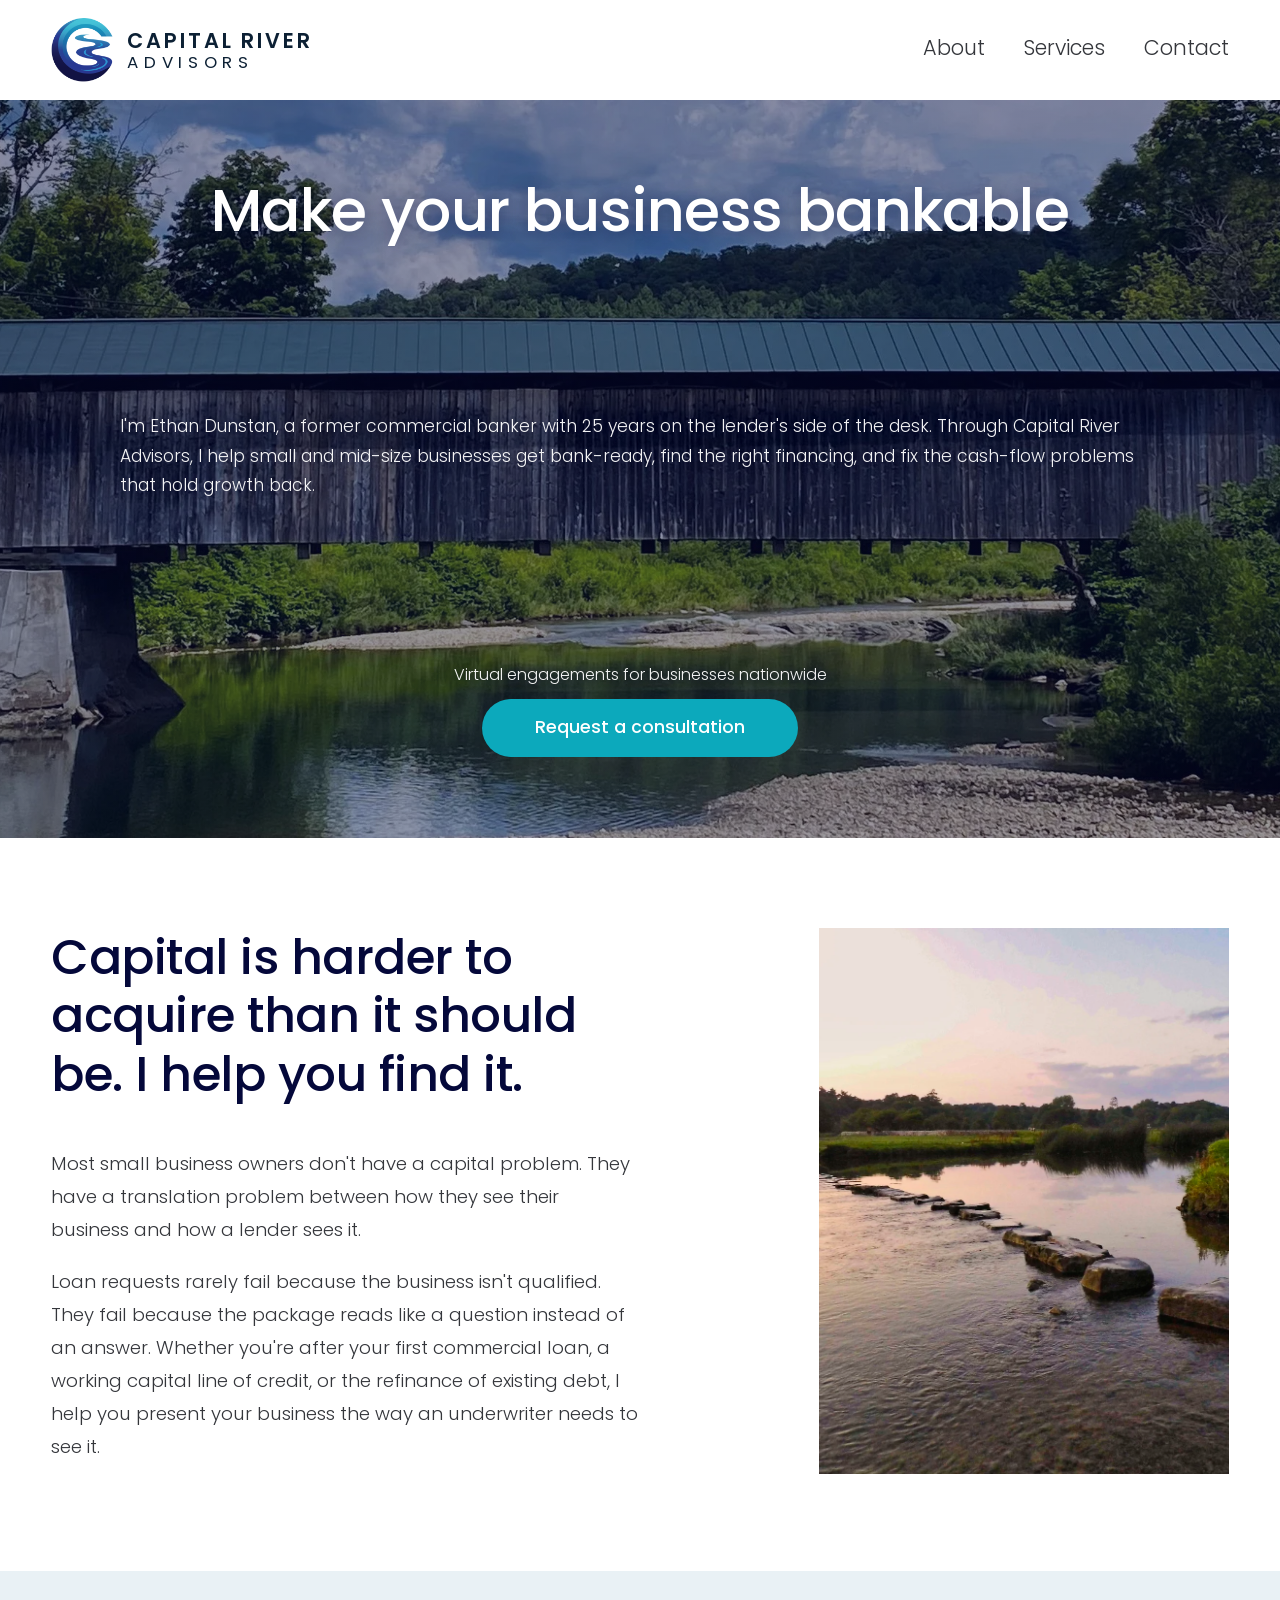
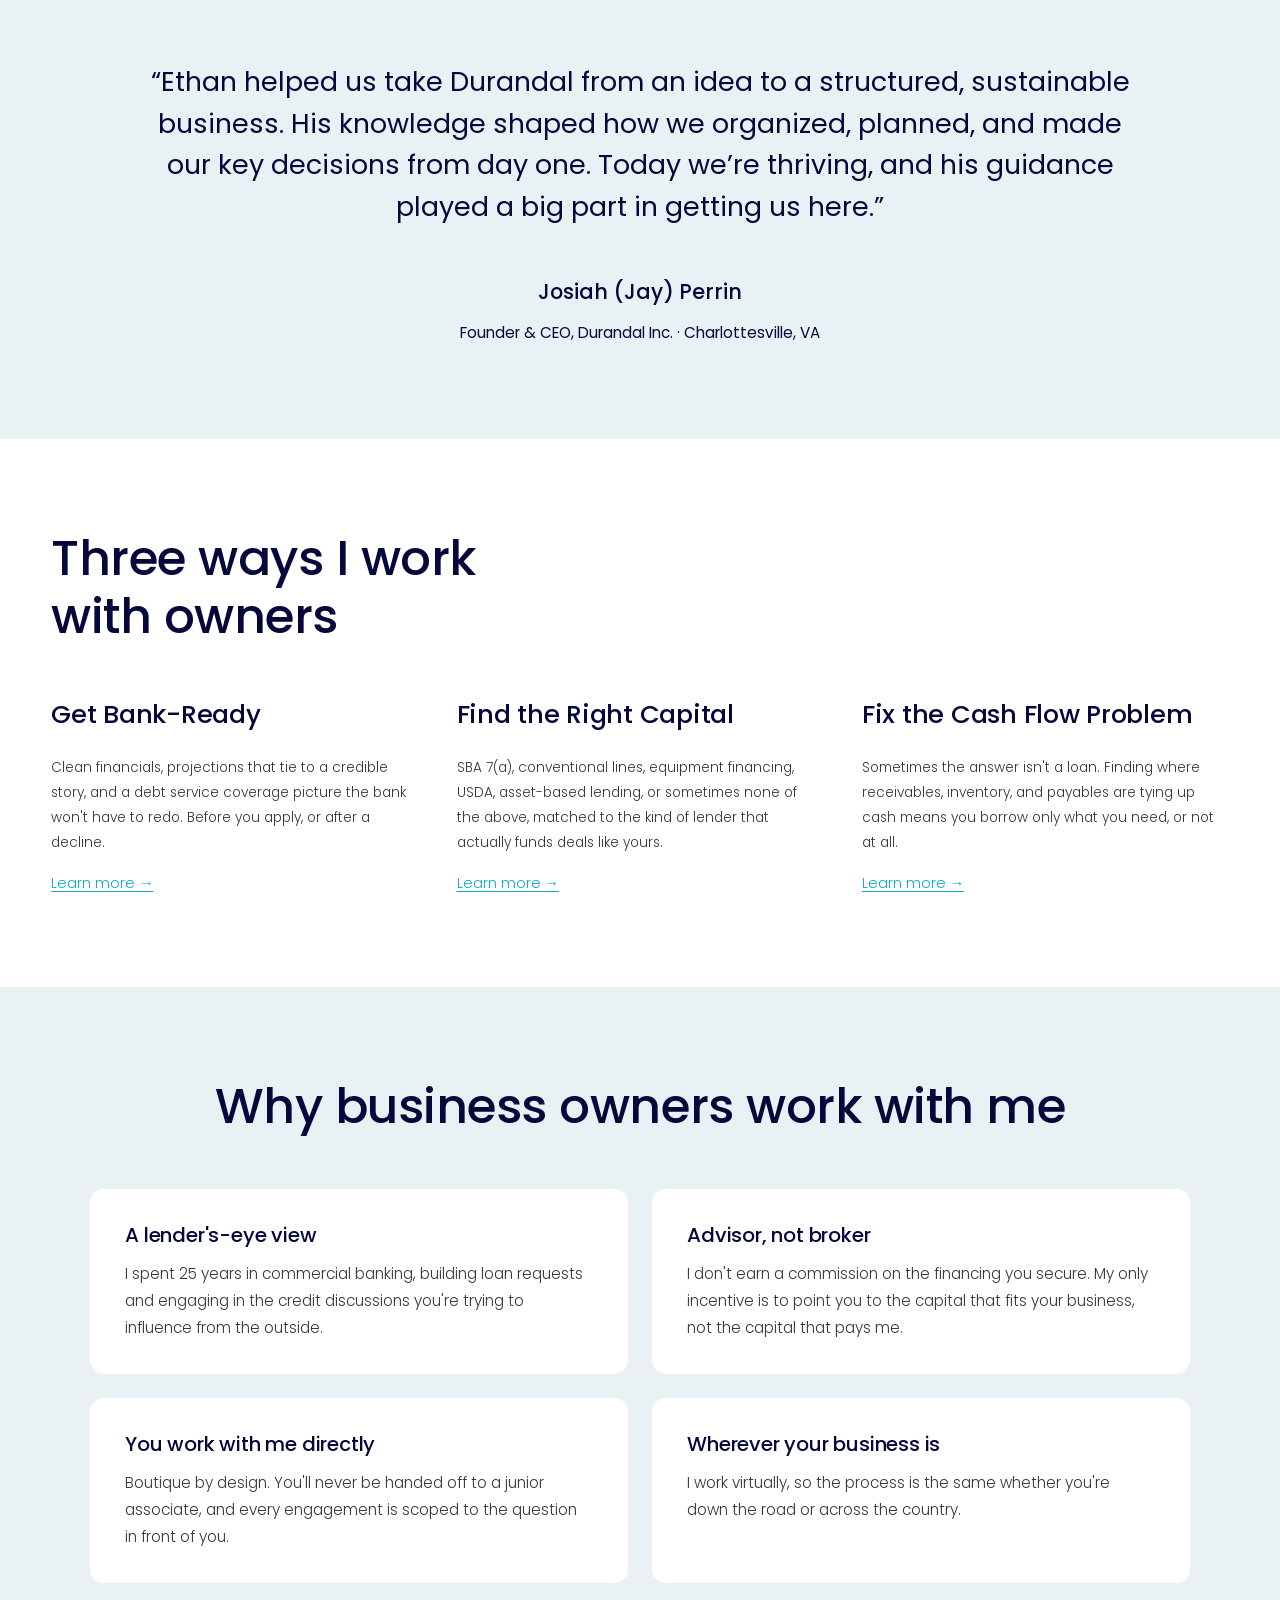
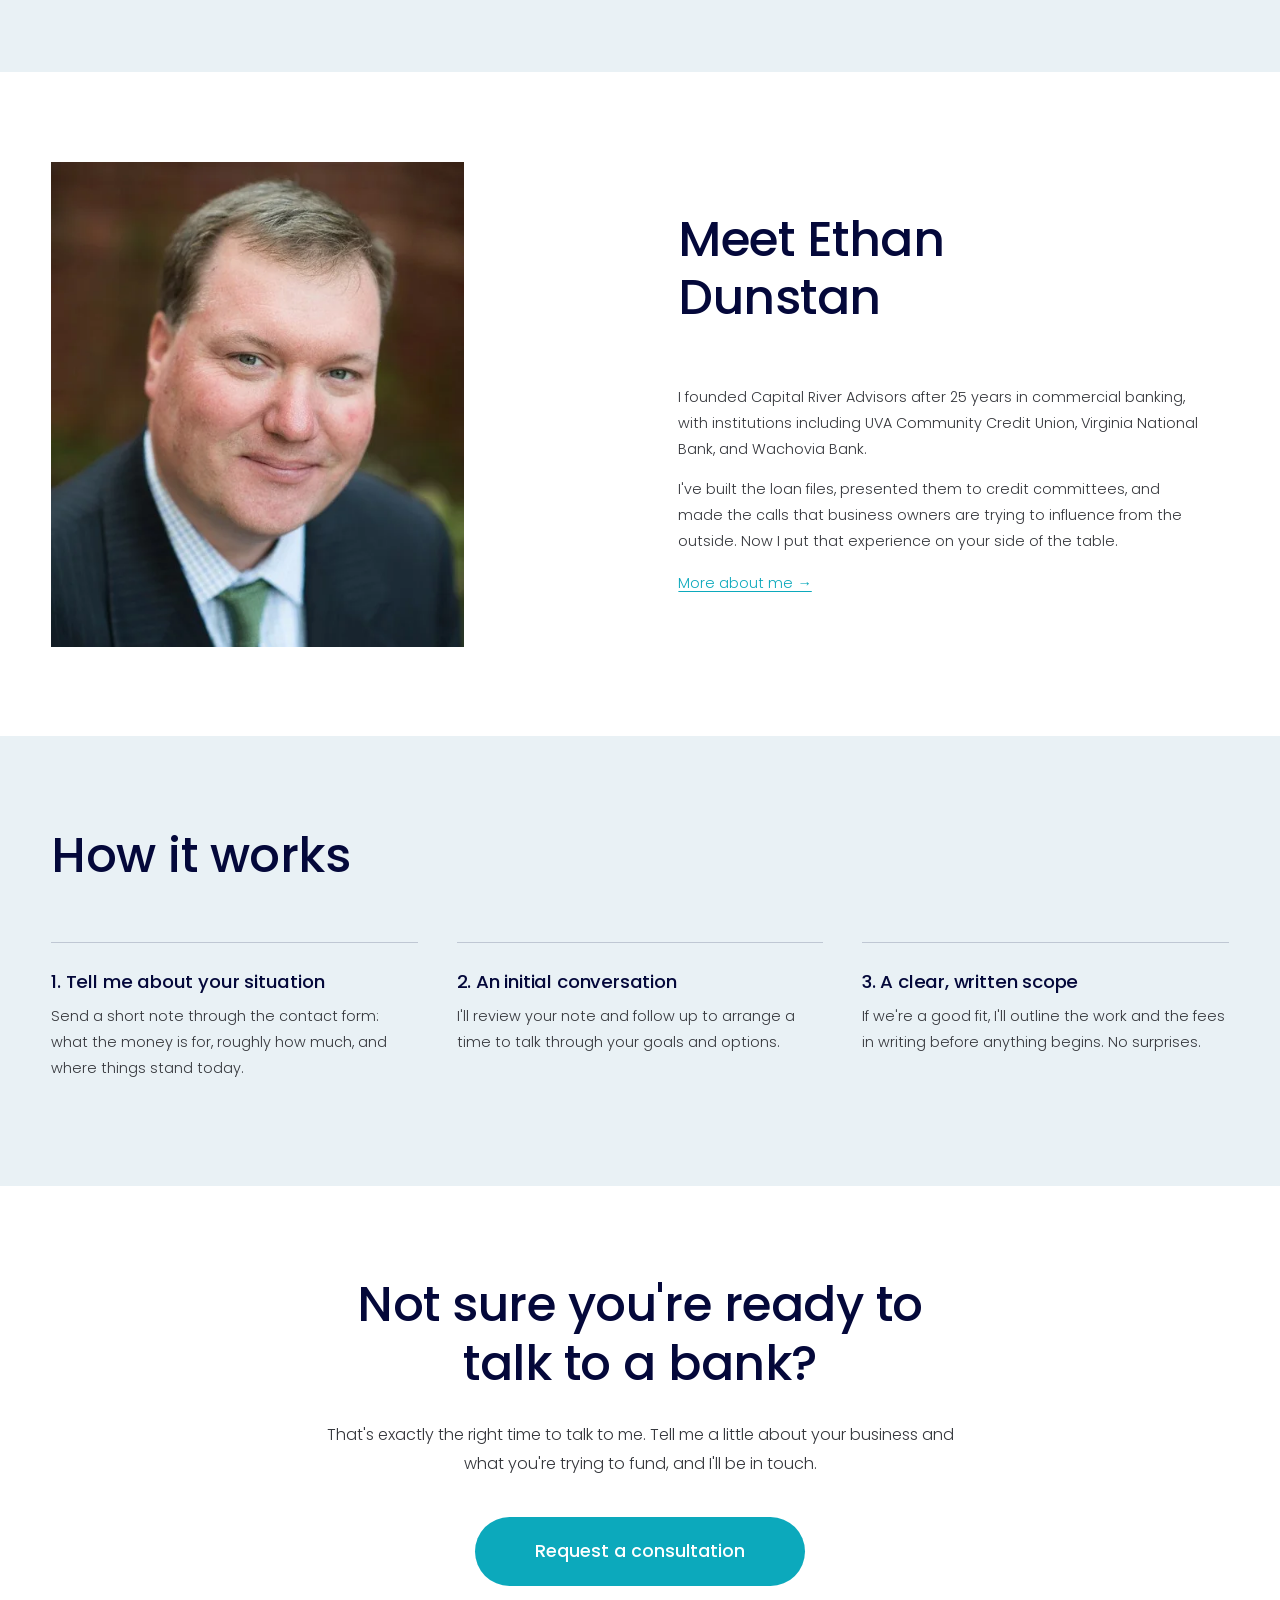
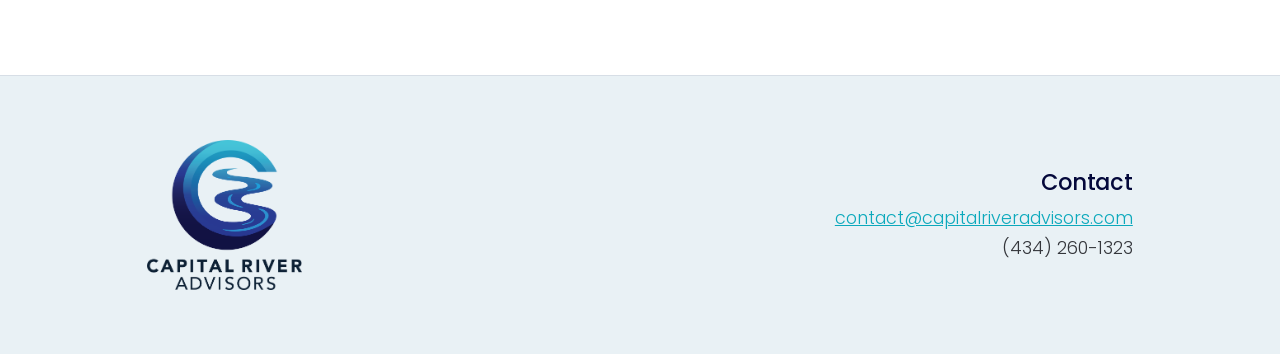
==== commit 347be8cd: "Copy edits and Home link on inner pages Addresses review comments: - Homepage service cards reworded" ====
--- a/CapRiver/index.html
+++ b/CapRiver/index.html
@@ -95,12 +95,12 @@
           </article>
           <article class="card reveal">
             <h3>Find the Right Capital</h3>
-            <p>SBA 7(a), conventional lines, equipment financing, USDA, asset-based lending, or sometimes none of the above. I match your situation to the kind of lender that actually funds deals like yours.</p>
+            <p>SBA 7(a), conventional lines, equipment financing, USDA, asset-based lending, or sometimes none of the above, matched to the kind of lender that actually funds deals like yours.</p>
             <a class="text-link" href="services.html">Learn more →</a>
           </article>
           <article class="card reveal">
             <h3>Fix the Cash Flow Problem</h3>
-            <p>Sometimes the answer isn't a loan. I find where receivables, inventory, and payables are tying up cash, so you borrow only what you need, or not at all.</p>
+            <p>Sometimes the answer isn't a loan. Finding where receivables, inventory, and payables are tying up cash means you borrow only what you need, or not at all.</p>
             <a class="text-link" href="services.html">Learn more →</a>
           </article>
         </div>
@@ -113,7 +113,7 @@
         <div class="why__grid">
           <div class="why__item reveal">
             <h4>A lender's-eye view</h4>
-            <p>I spent 25 years in commercial banking, building loan requests and sitting in the credit discussions you're trying to influence from the outside.</p>
+            <p>I spent 25 years in commercial banking, building loan requests and engaging in the credit discussions you're trying to influence from the outside.</p>
           </div>
           <div class="why__item reveal">
             <h4>Advisor, not broker</h4>
@@ -139,7 +139,7 @@
           </div>
           <div class="meet__text reveal">
             <h2>Meet Ethan Dunstan</h2>
-            <p>I founded Capital River Advisors after 25 years in commercial banking, with institutions including UVA Community Credit Union, Virginia National Bank, and Wachovia.</p>
+            <p>I founded Capital River Advisors after 25 years in commercial banking, with institutions including UVA Community Credit Union, Virginia National Bank, and Wachovia Bank.</p>
             <p>I've built the loan files, presented them to credit committees, and made the calls that business owners are trying to influence from the outside. Now I put that experience on your side of the table.</p>
             <a class="text-link" href="about.html">More about me →</a>
           </div>
